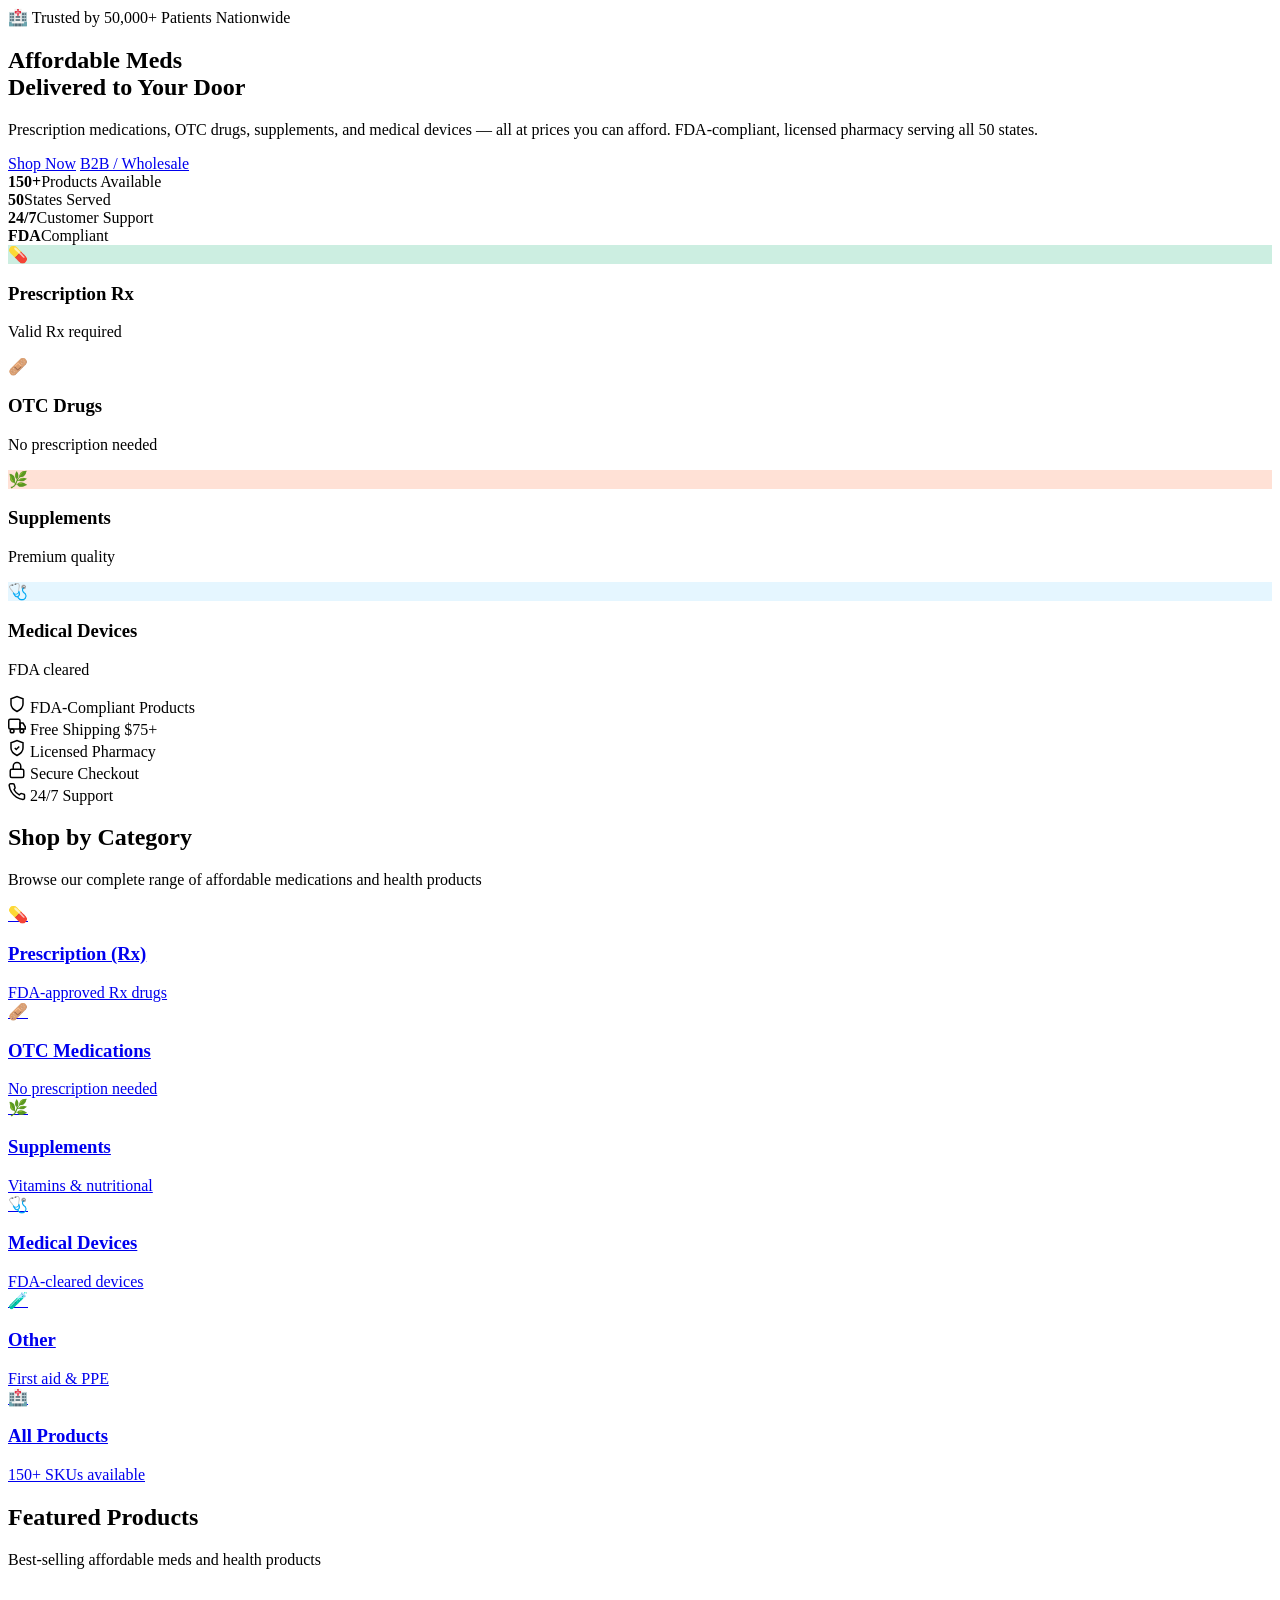
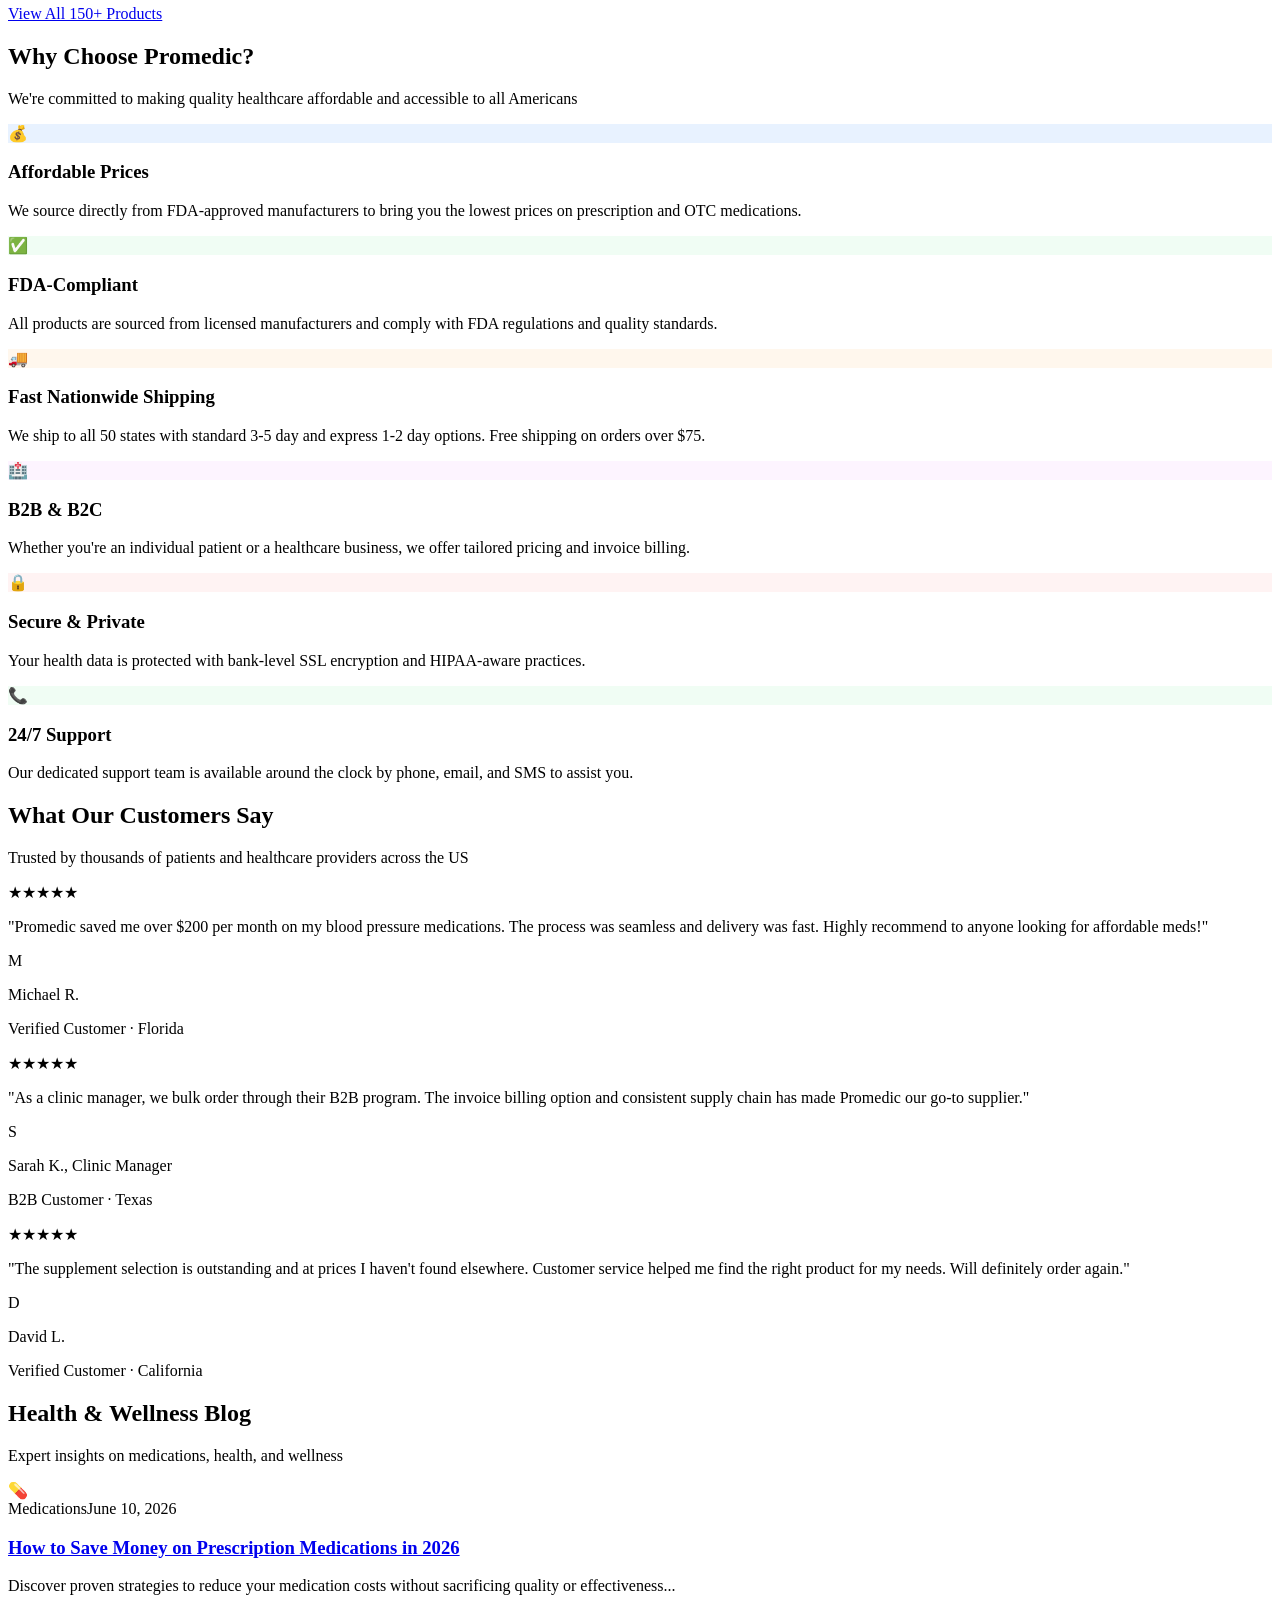
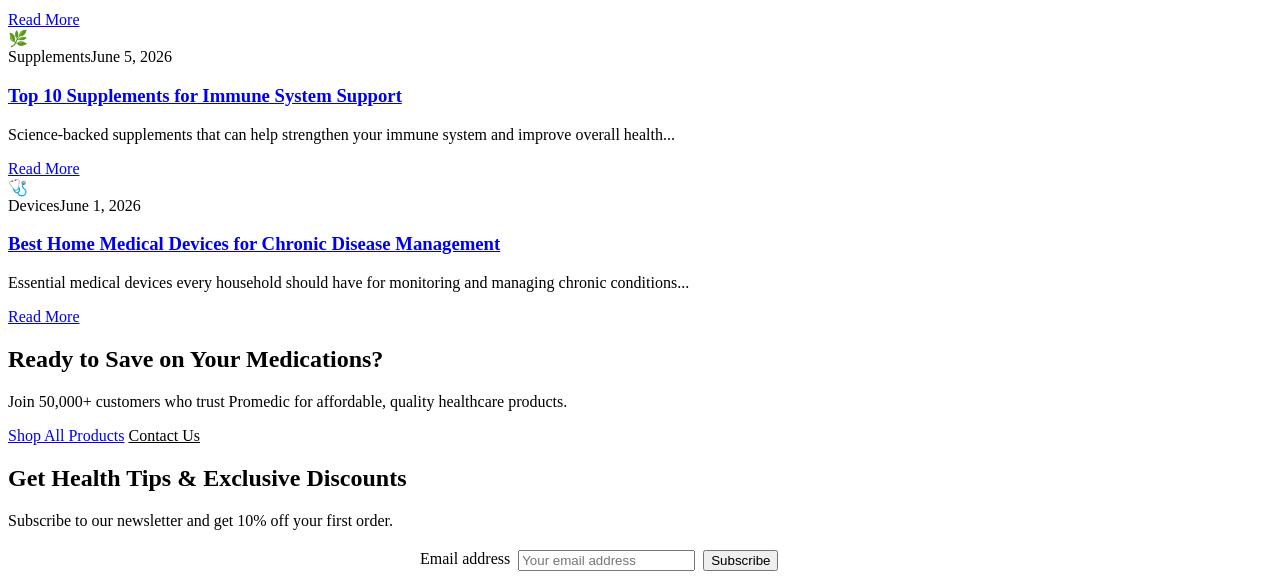
==== index.html @ 3134a938 "Add index.html" ====
<!DOCTYPE html>
<html lang="en">
<head>
  <meta charset="UTF-8">
  <meta name="viewport" content="width=device-width, initial-scale=1.0">
  <title>Promedic - Affordable Meds & Medical Supplies | All 50 States</title>
  <meta name="description" content="Promedic offers affordable meds, prescription medications, OTC drugs, supplements, and medical devices. FDA-compliant. Free shipping on orders $75+. Serving all 50 US states.">
  <meta name="keywords" content="affordable meds, buy medications online, prescription drugs online, OTC medications, supplements, medical devices, Promedic">
  <meta property="og:title" content="Promedic - Affordable Meds & Medical Supplies">
  <meta property="og:description" content="Your trusted source for affordable medications and medical supplies, serving all 50 states.">
  <meta property="og:type" content="website">
  <meta name="robots" content="index, follow">
  <link rel="canonical" href="https://promedic.us/">
  <link rel="preconnect" href="https://fonts.googleapis.com">
  <link href="https://fonts.googleapis.com/css2?family=Inter:wght@400;500;600;700;800&display=swap" rel="stylesheet">
  <link rel="stylesheet" href="css/style.css">
  <!-- Structured Data -->
  <script type="application/ld+json">
  {
    "@context": "https://schema.org",
    "@type": "Pharmacy",
    "name": "Promedic",
    "legalName": "Promedic",
    "url": "https://promedic.us",
    "telephone": "+13052020900",
    "email": "rxxx3369@gmail.com",
    "description": "Affordable meds, prescription medications, OTC drugs, supplements, and medical devices. Serving all 50 US states.",
    "areaServed": {"@type": "Country", "name": "United States"},
    "priceRange": "$$",
    "openingHours": "Mo-Su 00:00-24:00"
  }
  </script>
</head>
<body>
  <div id="header-placeholder"></div>
  <div id="cart-placeholder"></div>

  <!-- HERO -->
  <main id="main-content">
  <section class="hero" aria-label="Hero section">
    <div class="container">
      <div class="hero-grid">
        <div class="hero-content">
          <div class="hero-eyebrow">
            <span>🏥</span> Trusted by 50,000+ Patients Nationwide
          </div>
          <h1>Affordable Meds<br>Delivered to <span class="highlight">Your Door</span></h1>
          <p class="hero-desc">Prescription medications, OTC drugs, supplements, and medical devices — all at prices you can afford. FDA-compliant, licensed pharmacy serving all 50 states.</p>
          <div class="hero-actions">
            <a class='btn btn-secondary btn-lg' href='/products'>Shop Now</a>
            <a class='btn btn-outline-white btn-lg' href='/contact#b2b'>B2B / Wholesale</a>
          </div>
          <div class="hero-stats">
            <div class="hero-stat"><strong>150+</strong><span>Products Available</span></div>
            <div class="hero-stat"><strong>50</strong><span>States Served</span></div>
            <div class="hero-stat"><strong>24/7</strong><span>Customer Support</span></div>
            <div class="hero-stat"><strong>FDA</strong><span>Compliant</span></div>
          </div>
        </div>
        <div class="hero-visual" aria-hidden="true">
          <div class="hero-card"><div class="hero-card-icon" style="background:rgba(0,168,107,0.2)">💊</div><h3>Prescription Rx</h3><p>Valid Rx required</p></div>
          <div class="hero-card"><div class="hero-card-icon" style="background:rgba(255,255,255,0.15)">🩹</div><h3>OTC Drugs</h3><p>No prescription needed</p></div>
          <div class="hero-card"><div class="hero-card-icon" style="background:rgba(255,107,53,0.2)">🌿</div><h3>Supplements</h3><p>Premium quality</p></div>
          <div class="hero-card"><div class="hero-card-icon" style="background:rgba(125,211,252,0.2)">🩺</div><h3>Medical Devices</h3><p>FDA cleared</p></div>
        </div>
      </div>
    </div>
  </section>

  <!-- TRUST BAR -->
  <div class="trust-bar" role="complementary" aria-label="Trust indicators">
    <div class="container">
      <div class="trust-item"><svg width="18" height="18" fill="none" stroke="currentColor" stroke-width="2" viewBox="0 0 24 24"><path d="M12 22s8-4 8-10V5l-8-3-8 3v7c0 6 8 10 8 10z"/></svg> FDA-Compliant Products</div>
      <div class="trust-item"><svg width="18" height="18" fill="none" stroke="currentColor" stroke-width="2" viewBox="0 0 24 24"><rect x="1" y="3" width="15" height="13" rx="2"/><path d="M16 8h4l3 5v3h-7V8z"/><circle cx="5.5" cy="18.5" r="2.5"/><circle cx="18.5" cy="18.5" r="2.5"/></svg> Free Shipping $75+</div>
      <div class="trust-item"><svg width="18" height="18" fill="none" stroke="currentColor" stroke-width="2" viewBox="0 0 24 24"><path d="M12 22s8-4 8-10V5l-8-3-8 3v7c0 6 8 10 8 10z"/><polyline points="9 12 11 14 15 10"/></svg> Licensed Pharmacy</div>
      <div class="trust-item"><svg width="18" height="18" fill="none" stroke="currentColor" stroke-width="2" viewBox="0 0 24 24"><rect x="3" y="11" width="18" height="11" rx="2" ry="2"/><path d="M7 11V7a5 5 0 0 1 10 0v4"/></svg> Secure Checkout</div>
      <div class="trust-item"><svg width="18" height="18" fill="none" stroke="currentColor" stroke-width="2" viewBox="0 0 24 24"><path d="M22 16.92v3a2 2 0 0 1-2.18 2 19.79 19.79 0 0 1-8.63-3.07A19.5 19.5 0 0 1 4.69 12 19.79 19.79 0 0 1 1.61 3.18 2 2 0 0 1 3.58 1h3a2 2 0 0 1 2 1.72 12.84 12.84 0 0 0 .7 2.81 2 2 0 0 1-.45 2.11L8.09 9a16 16 0 0 0 6.91 6.91l1.27-1.27a2 2 0 0 1 2.11-.45 12.84 12.84 0 0 0 2.81.7A2 2 0 0 1 22 16.92z"/></svg> 24/7 Support</div>
    </div>
  </div>

  <!-- CATEGORIES -->
  <section class="section" aria-labelledby="categories-title">
    <div class="container">
      <div class="text-center">
        <h2 class="section-title" id="categories-title">Shop by Category</h2>
        <p class="section-subtitle">Browse our complete range of affordable medications and health products</p>
      </div>
      <nav class="category-grid" aria-label="Product categories">
        <a class='category-card' href='/products?cat=rx'>
          <div class="category-icon" aria-hidden="true">💊</div>
          <h3>Prescription (Rx)</h3>
          <span>FDA-approved Rx drugs</span>
        </a>
        <a class='category-card' href='/products?cat=otc'>
          <div class="category-icon" aria-hidden="true">🩹</div>
          <h3>OTC Medications</h3>
          <span>No prescription needed</span>
        </a>
        <a class='category-card' href='/products?cat=supplement'>
          <div class="category-icon" aria-hidden="true">🌿</div>
          <h3>Supplements</h3>
          <span>Vitamins & nutritional</span>
        </a>
        <a class='category-card' href='/products?cat=device'>
          <div class="category-icon" aria-hidden="true">🩺</div>
          <h3>Medical Devices</h3>
          <span>FDA-cleared devices</span>
        </a>
        <a class='category-card' href='/products?cat=other'>
          <div class="category-icon" aria-hidden="true">🧪</div>
          <h3>Other</h3>
          <span>First aid & PPE</span>
        </a>
        <a class='category-card' href='/products' style='border-color:var(--primary);background:var(--primary-light)'>
          <div class="category-icon" aria-hidden="true">🏥</div>
          <h3>All Products</h3>
          <span>150+ SKUs available</span>
        </a>
      </nav>
    </div>
  </section>

  <!-- FEATURED PRODUCTS -->
  <section class="section" style="background:var(--gray-50)" aria-labelledby="featured-title">
    <div class="container">
      <div class="text-center">
        <h2 class="section-title" id="featured-title">Featured Products</h2>
        <p class="section-subtitle">Best-selling affordable meds and health products</p>
      </div>
      <div class="products-grid" id="featured-products" aria-label="Featured products"></div>
      <div class="text-center" style="margin-top:36px">
        <a class='btn btn-primary btn-lg' href='/products'>View All 150+ Products</a>
      </div>
    </div>
  </section>

  <!-- WHY CHOOSE US -->
  <section class="section" aria-labelledby="why-title">
    <div class="container">
      <div class="text-center">
        <h2 class="section-title" id="why-title">Why Choose Promedic?</h2>
        <p class="section-subtitle">We're committed to making quality healthcare affordable and accessible to all Americans</p>
      </div>
      <div class="why-grid">
        <div class="why-card">
          <div class="why-icon" style="background:#e8f2ff">💰</div>
          <h3>Affordable Prices</h3>
          <p>We source directly from FDA-approved manufacturers to bring you the lowest prices on prescription and OTC medications.</p>
        </div>
        <div class="why-card">
          <div class="why-icon" style="background:#f0fdf4">✅</div>
          <h3>FDA-Compliant</h3>
          <p>All products are sourced from licensed manufacturers and comply with FDA regulations and quality standards.</p>
        </div>
        <div class="why-card">
          <div class="why-icon" style="background:#fff7ed">🚚</div>
          <h3>Fast Nationwide Shipping</h3>
          <p>We ship to all 50 states with standard 3-5 day and express 1-2 day options. Free shipping on orders over $75.</p>
        </div>
        <div class="why-card">
          <div class="why-icon" style="background:#fdf4ff">🏥</div>
          <h3>B2B & B2C</h3>
          <p>Whether you're an individual patient or a healthcare business, we offer tailored pricing and invoice billing.</p>
        </div>
        <div class="why-card">
          <div class="why-icon" style="background:#fff3f3">🔒</div>
          <h3>Secure & Private</h3>
          <p>Your health data is protected with bank-level SSL encryption and HIPAA-aware practices.</p>
        </div>
        <div class="why-card">
          <div class="why-icon" style="background:#f0fdf4">📞</div>
          <h3>24/7 Support</h3>
          <p>Our dedicated support team is available around the clock by phone, email, and SMS to assist you.</p>
        </div>
      </div>
    </div>
  </section>

  <!-- TESTIMONIALS -->
  <section class="section testimonials-bg" aria-labelledby="testimonials-title">
    <div class="container">
      <div class="text-center">
        <h2 class="section-title" id="testimonials-title">What Our Customers Say</h2>
        <p class="section-subtitle">Trusted by thousands of patients and healthcare providers across the US</p>
      </div>
      <div class="testimonials-grid">
        <article class="testimonial-card" itemscope itemtype="https://schema.org/Review">
          <div class="testimonial-stars" aria-label="5 out of 5 stars">&#9733;&#9733;&#9733;&#9733;&#9733;</div>
          <p class="testimonial-text" itemprop="reviewBody">"Promedic saved me over $200 per month on my blood pressure medications. The process was seamless and delivery was fast. Highly recommend to anyone looking for affordable meds!"</p>
          <div class="testimonial-author">
            <div class="testimonial-avatar" aria-hidden="true">M</div>
            <div><p class="testimonial-name" itemprop="author">Michael R.</p><p class="testimonial-meta">Verified Customer · Florida</p></div>
          </div>
        </article>
        <article class="testimonial-card" itemscope itemtype="https://schema.org/Review">
          <div class="testimonial-stars" aria-label="5 out of 5 stars">&#9733;&#9733;&#9733;&#9733;&#9733;</div>
          <p class="testimonial-text" itemprop="reviewBody">"As a clinic manager, we bulk order through their B2B program. The invoice billing option and consistent supply chain has made Promedic our go-to supplier."</p>
          <div class="testimonial-author">
            <div class="testimonial-avatar" aria-hidden="true">S</div>
            <div><p class="testimonial-name" itemprop="author">Sarah K., Clinic Manager</p><p class="testimonial-meta">B2B Customer · Texas</p></div>
          </div>
        </article>
        <article class="testimonial-card" itemscope itemtype="https://schema.org/Review">
          <div class="testimonial-stars" aria-label="5 out of 5 stars">&#9733;&#9733;&#9733;&#9733;&#9733;</div>
          <p class="testimonial-text" itemprop="reviewBody">"The supplement selection is outstanding and at prices I haven't found elsewhere. Customer service helped me find the right product for my needs. Will definitely order again."</p>
          <div class="testimonial-author">
            <div class="testimonial-avatar" aria-hidden="true">D</div>
            <div><p class="testimonial-name" itemprop="author">David L.</p><p class="testimonial-meta">Verified Customer · California</p></div>
          </div>
        </article>
      </div>
    </div>
  </section>

  <!-- BLOG PREVIEW -->
  <section class="section" aria-labelledby="blog-preview-title">
    <div class="container">
      <div class="text-center">
        <h2 class="section-title" id="blog-preview-title">Health & Wellness Blog</h2>
        <p class="section-subtitle">Expert insights on medications, health, and wellness</p>
      </div>
      <div class="blog-grid">
        <article class="blog-card">
          <div class="blog-image" aria-hidden="true">💊</div>
          <div class="blog-body">
            <div class="blog-meta"><span class="blog-tag">Medications</span><span>June 10, 2026</span></div>
            <h3 class="blog-title"><a href='/blog-post'>How to Save Money on Prescription Medications in 2026</a></h3>
            <p class="blog-excerpt">Discover proven strategies to reduce your medication costs without sacrificing quality or effectiveness...</p>
          </div>
          <div class="blog-footer"><a class='btn btn-outline btn-sm' href='/blog-post'>Read More</a></div>
        </article>
        <article class="blog-card">
          <div class="blog-image" aria-hidden="true">🌿</div>
          <div class="blog-body">
            <div class="blog-meta"><span class="blog-tag">Supplements</span><span>June 5, 2026</span></div>
            <h3 class="blog-title"><a href='/blog'>Top 10 Supplements for Immune System Support</a></h3>
            <p class="blog-excerpt">Science-backed supplements that can help strengthen your immune system and improve overall health...</p>
          </div>
          <div class="blog-footer"><a class='btn btn-outline btn-sm' href='/blog'>Read More</a></div>
        </article>
        <article class="blog-card">
          <div class="blog-image" aria-hidden="true">🩺</div>
          <div class="blog-body">
            <div class="blog-meta"><span class="blog-tag">Devices</span><span>June 1, 2026</span></div>
            <h3 class="blog-title"><a href='/blog'>Best Home Medical Devices for Chronic Disease Management</a></h3>
            <p class="blog-excerpt">Essential medical devices every household should have for monitoring and managing chronic conditions...</p>
          </div>
          <div class="blog-footer"><a class='btn btn-outline btn-sm' href='/blog'>Read More</a></div>
        </article>
      </div>
    </div>
  </section>

  <!-- CTA BANNER -->
  <section class="cta-banner" aria-labelledby="cta-title">
    <div class="container">
      <h2 id="cta-title">Ready to Save on Your Medications?</h2>
      <p>Join 50,000+ customers who trust Promedic for affordable, quality healthcare products.</p>
      <div class="cta-actions">
        <a class='btn btn-outline-white btn-lg' href='/products'>Shop All Products</a>
        <a class='btn btn-lg' href='/contact' style='background:white;color:var(--secondary)'>Contact Us</a>
      </div>
    </div>
  </section>

  <!-- NEWSLETTER -->
  <section class="section-sm" style="background:var(--primary-light)" aria-labelledby="newsletter-title">
    <div class="container text-center">
      <h2 class="section-title" id="newsletter-title" style="font-size:1.5rem">Get Health Tips & Exclusive Discounts</h2>
      <p style="color:var(--gray-500);margin-bottom:20px">Subscribe to our newsletter and get 10% off your first order.</p>
      <form class="newsletter-form" style="display:flex;gap:8px;max-width:440px;margin:0 auto" aria-label="Newsletter signup">
        <label for="newsletter-email" class="visually-hidden">Email address</label>
        <input type="email" id="newsletter-email" placeholder="Your email address" class="form-control" required aria-required="true">
        <button type="submit" class="btn btn-primary" style="white-space:nowrap">Subscribe</button>
      </form>
    </div>
  </section>
  </main>

  <div id="footer-placeholder"></div>

  <script src="js/products-data.js"></script>
  <script src="js/layout.js"></script>
  <script src="js/main.js"></script>
  <script>
    document.addEventListener('DOMContentLoaded', () => {
      // Show 8 featured products
      const featured = PROMEDIC_PRODUCTS.filter(p => [1,26,51,76,2,52,77,31].includes(p.id));
      document.getElementById('featured-products').innerHTML = featured.map(renderProductCard).join('');
    });
  </script>
</body>
</html>
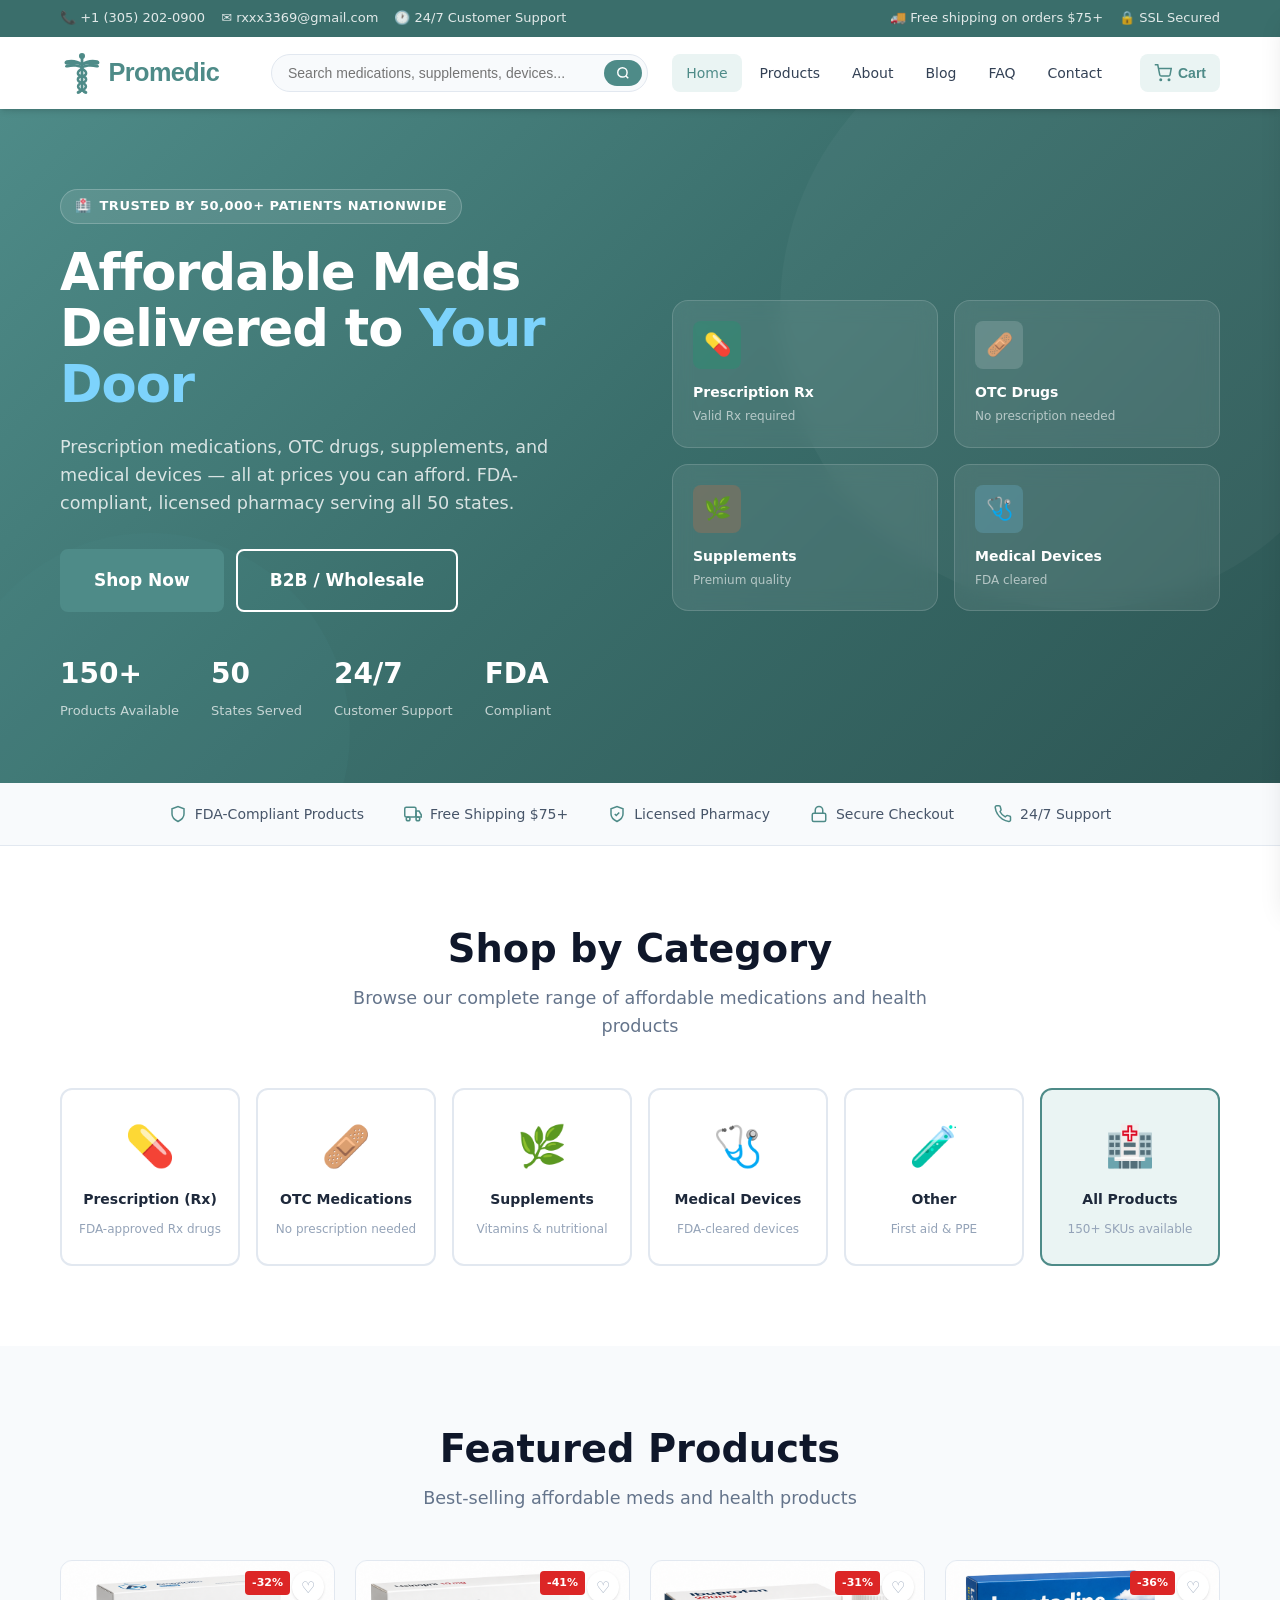
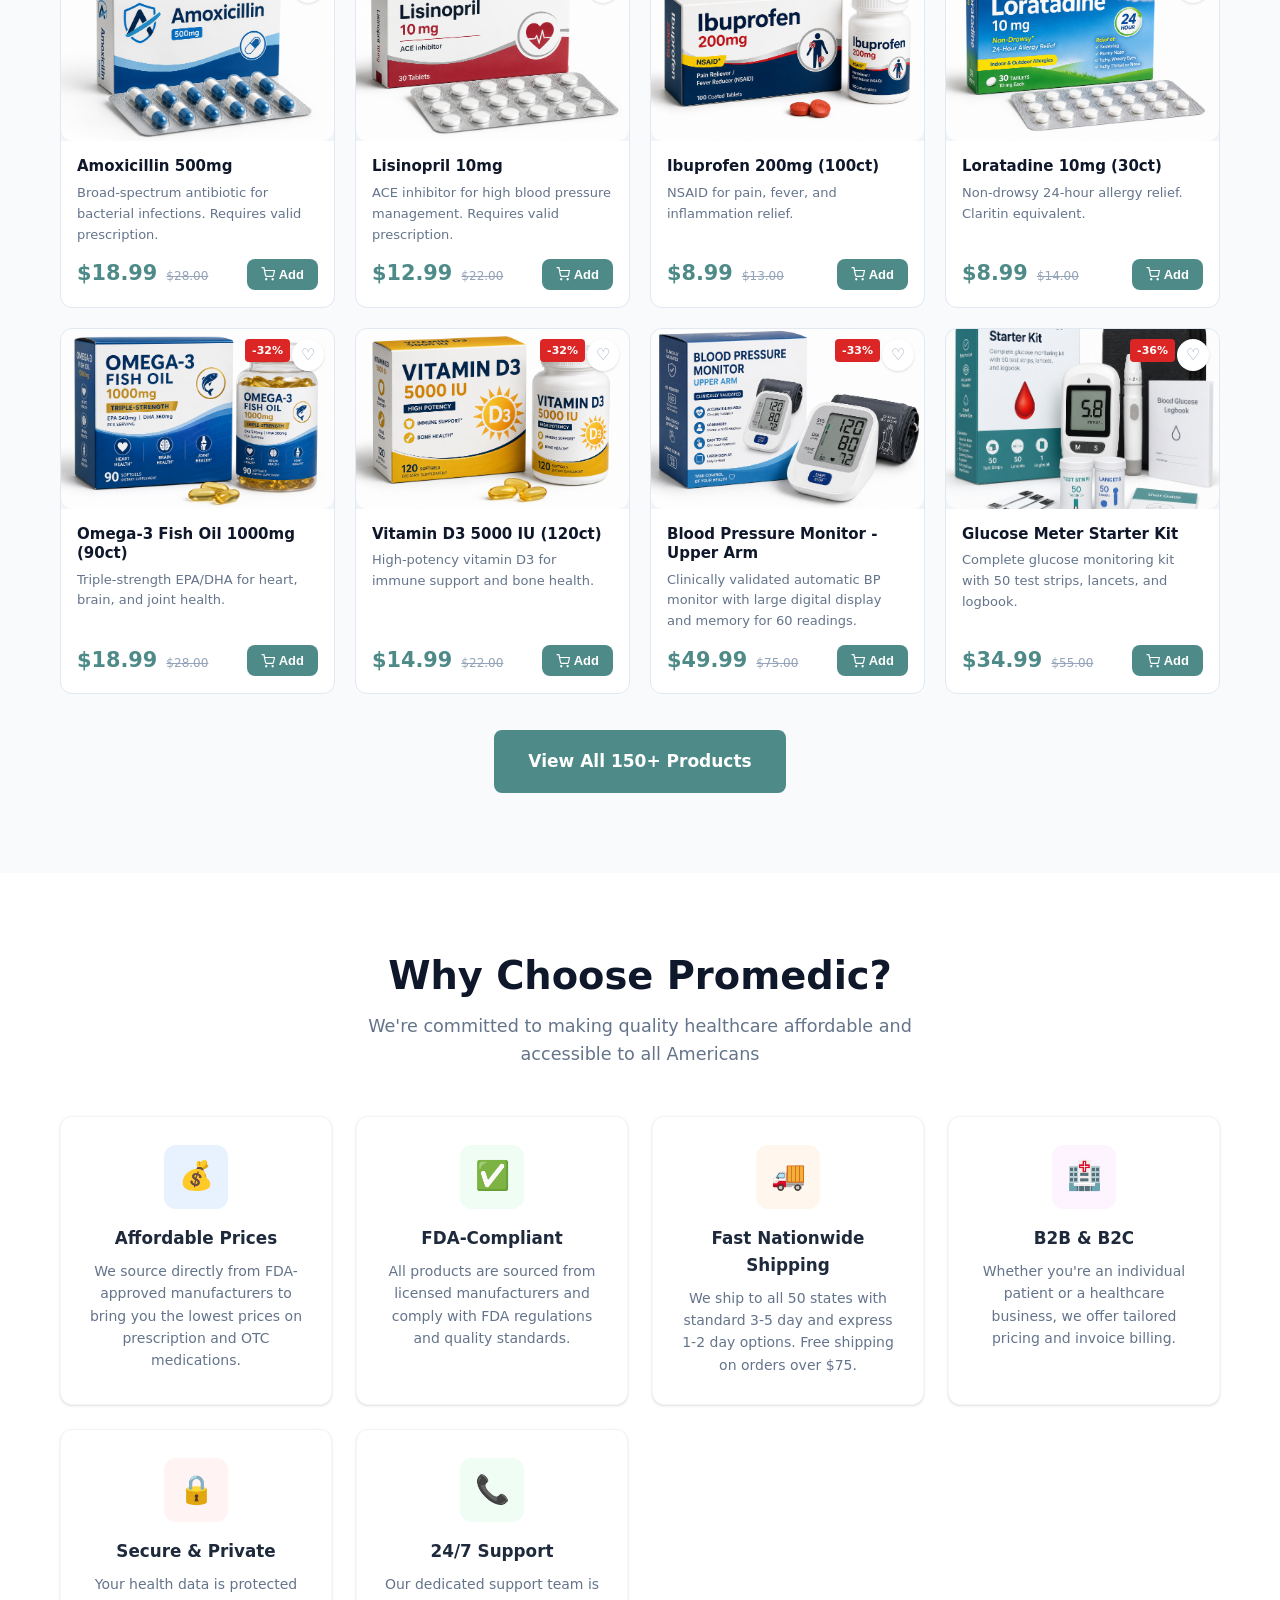
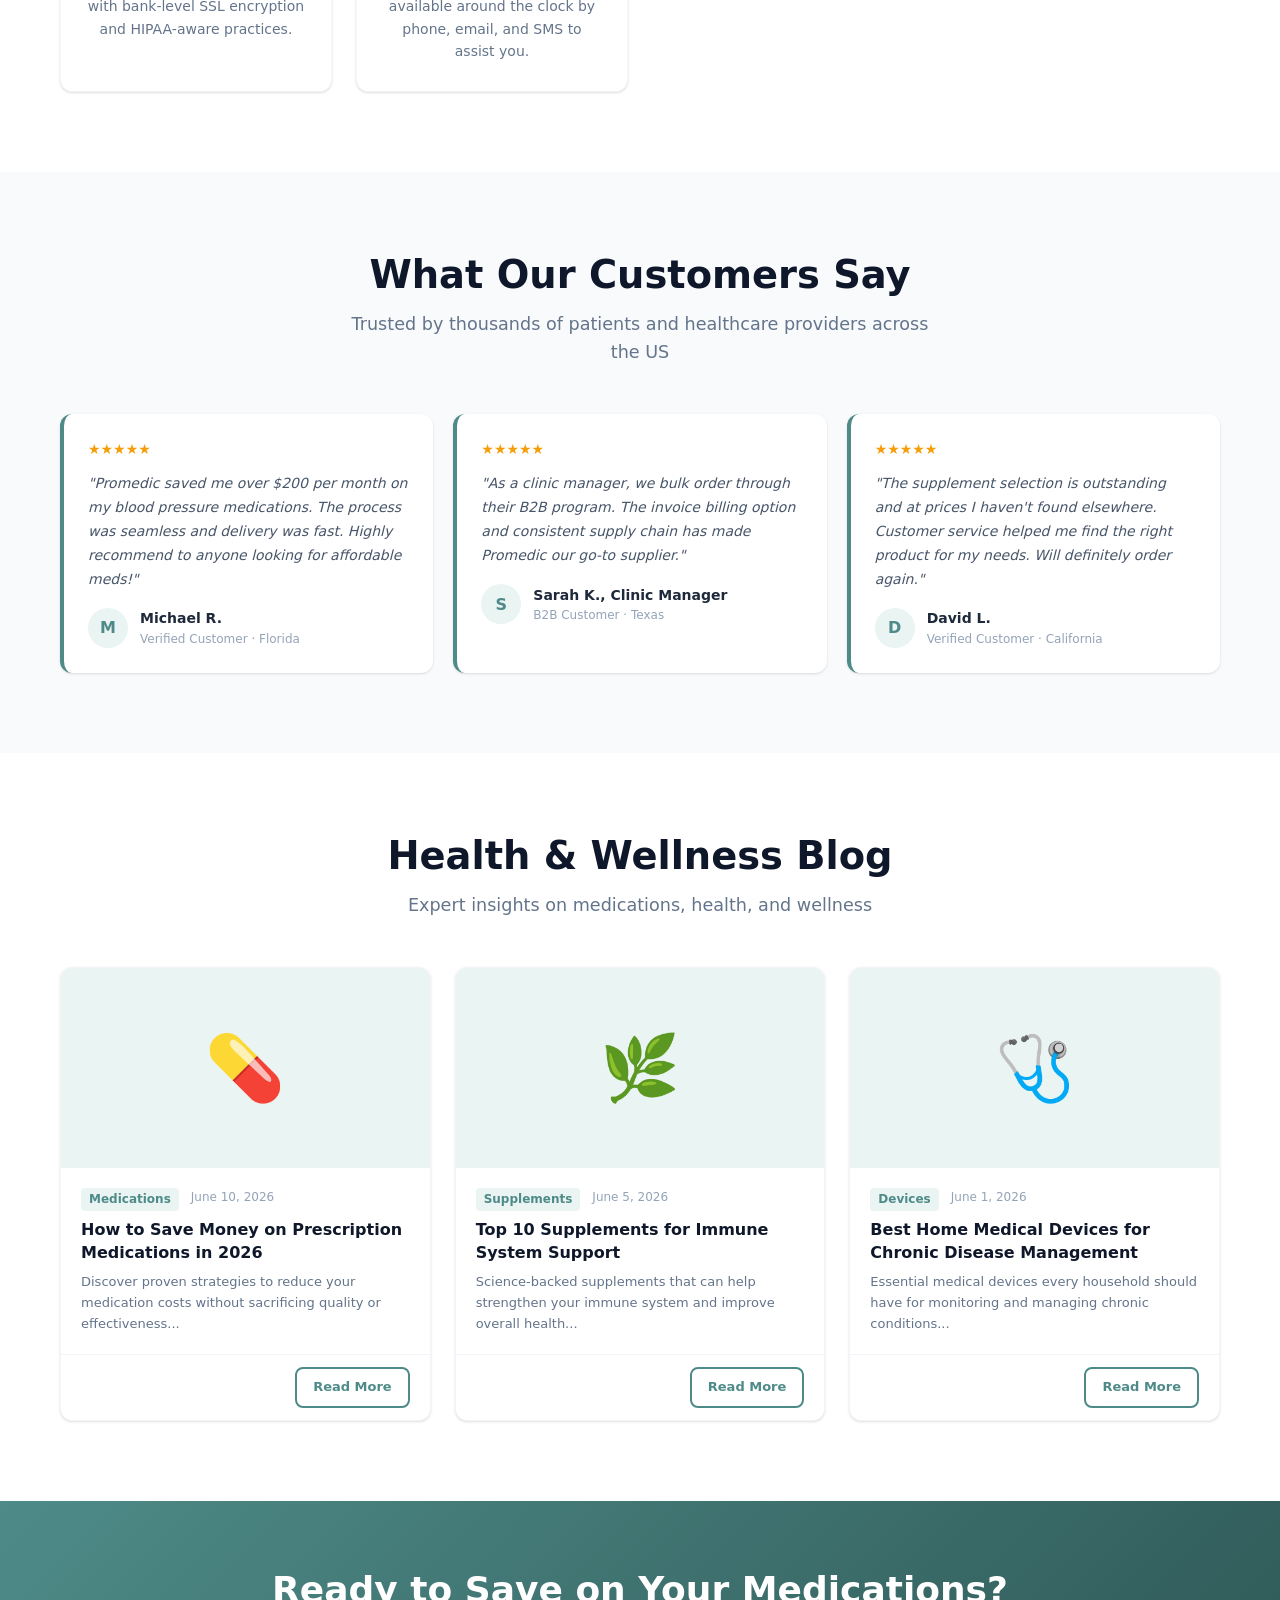
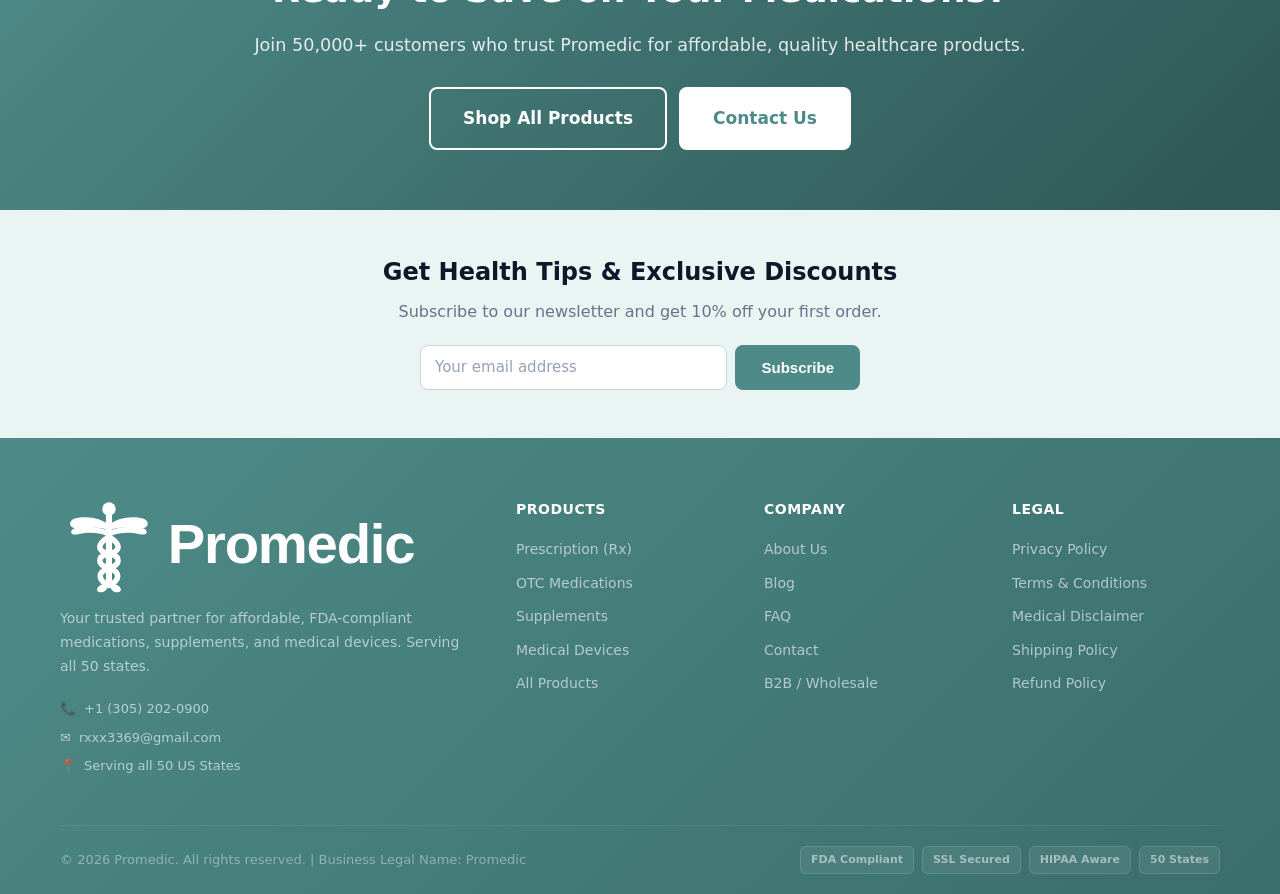
==== commit b2ad92de: "Update email address in index.html" ====
--- a/index.html
+++ b/index.html
@@ -23,7 +23,7 @@
     "legalName": "Promedic",
     "url": "https://promedic.us",
     "telephone": "+13052020900",
-    "email": "rxxx3369@gmail.com",
+    "email": "promedic.rx@gmail.com",
     "description": "Affordable meds, prescription medications, OTC drugs, supplements, and medical devices. Serving all 50 US states.",
     "areaServed": {"@type": "Country", "name": "United States"},
     "priceRange": "$$",
--- a/css/style.css
+++ b/css/style.css
@@ -0,0 +1,536 @@
+/* ============================================
+   Promedic - Main Stylesheet
+   AI-agent friendly, accessible, semantic CSS
+   ============================================ */
+
+:root {
+  --primary: #4E8B88;
+  --primary-dark: #3a6e6b;
+  --primary-light: #eaf4f3;
+  --secondary: #4E8B88;
+  --secondary-dark: #3a6e6b;
+  --accent: #FF6B35;
+  --white: #ffffff;
+  --gray-50: #f8fafc;
+  --gray-100: #f1f5f9;
+  --gray-200: #e2e8f0;
+  --gray-300: #cbd5e1;
+  --gray-400: #94a3b8;
+  --gray-500: #64748b;
+  --gray-600: #475569;
+  --gray-700: #334155;
+  --gray-800: #1e293b;
+  --gray-900: #0f172a;
+  --red: #dc2626;
+  --font-sans: 'Inter', system-ui, -apple-system, BlinkMacSystemFont, 'Segoe UI', sans-serif;
+  --shadow-sm: 0 1px 2px 0 rgb(0 0 0 / 0.05);
+  --shadow: 0 1px 3px 0 rgb(0 0 0 / 0.1), 0 1px 2px -1px rgb(0 0 0 / 0.1);
+  --shadow-md: 0 4px 6px -1px rgb(0 0 0 / 0.1), 0 2px 4px -2px rgb(0 0 0 / 0.1);
+  --shadow-lg: 0 10px 15px -3px rgb(0 0 0 / 0.1), 0 4px 6px -4px rgb(0 0 0 / 0.1);
+  --shadow-xl: 0 20px 25px -5px rgb(0 0 0 / 0.1), 0 8px 10px -6px rgb(0 0 0 / 0.1);
+  --radius: 8px;
+  --radius-lg: 12px;
+  --radius-xl: 16px;
+}
+
+* { box-sizing: border-box; margin: 0; padding: 0; }
+
+html { scroll-behavior: smooth; }
+
+body {
+  font-family: var(--font-sans);
+  color: var(--gray-800);
+  background: var(--white);
+  line-height: 1.6;
+  font-size: 16px;
+}
+
+a { color: var(--primary); text-decoration: none; transition: color 0.2s; }
+a:hover { color: var(--primary-dark); }
+a:focus-visible { outline: 3px solid var(--primary); outline-offset: 2px; border-radius: 2px; }
+
+img { max-width: 100%; height: auto; display: block; }
+
+ul { list-style: none; }
+
+/* ============ UTILITIES ============ */
+.container { max-width: 1200px; margin: 0 auto; padding: 0 20px; }
+.container-wide { max-width: 1400px; margin: 0 auto; padding: 0 20px; }
+.section { padding: 80px 0; }
+.section-sm { padding: 48px 0; }
+.text-center { text-align: center; }
+.text-primary { color: var(--primary); }
+.text-secondary { color: var(--secondary); }
+.text-muted { color: var(--gray-500); }
+.font-bold { font-weight: 700; }
+.visually-hidden { position: absolute; width: 1px; height: 1px; overflow: hidden; clip: rect(0,0,0,0); }
+
+.badge {
+  display: inline-flex; align-items: center; gap: 4px;
+  padding: 3px 10px; border-radius: 999px; font-size: 12px; font-weight: 600;
+  text-transform: uppercase; letter-spacing: 0.5px;
+}
+.badge-rx { background: #fff3f3; color: var(--red); }
+.badge-otc { background: #f0fdf4; color: var(--secondary-dark); }
+.badge-supplement { background: #fff7ed; color: #c2410c; }
+.badge-device { background: #eff6ff; color: var(--primary); }
+
+/* ============ BUTTONS ============ */
+.btn {
+  display: inline-flex; align-items: center; justify-content: center; gap: 8px;
+  padding: 12px 24px; border-radius: var(--radius); font-size: 15px; font-weight: 600;
+  cursor: pointer; border: 2px solid transparent; transition: all 0.2s; text-decoration: none;
+  min-height: 44px; /* accessibility min touch target */
+}
+.btn:focus-visible { outline: 3px solid var(--primary); outline-offset: 2px; }
+
+.btn-primary { background: var(--primary); color: var(--white); border-color: var(--primary); }
+.btn-primary:hover { background: var(--primary-dark); border-color: var(--primary-dark); color: var(--white); }
+
+.btn-secondary { background: var(--secondary); color: var(--white); border-color: var(--secondary); }
+.btn-secondary:hover { background: var(--secondary-dark); border-color: var(--secondary-dark); color: var(--white); }
+
+.btn-outline { background: transparent; color: var(--primary); border-color: var(--primary); }
+.btn-outline:hover { background: var(--primary); color: var(--white); }
+
+.btn-outline-white { background: transparent; color: var(--white); border-color: var(--white); }
+.btn-outline-white:hover { background: var(--white); color: var(--primary); }
+
+.btn-sm { padding: 8px 16px; font-size: 13px; min-height: 36px; }
+.btn-lg { padding: 16px 32px; font-size: 17px; min-height: 52px; }
+.btn-full { width: 100%; }
+
+/* ============ SECTION TITLES ============ */
+.section-title {
+  font-size: clamp(1.75rem, 3vw, 2.5rem);
+  font-weight: 700; color: var(--gray-900); margin-bottom: 12px; line-height: 1.2;
+}
+.section-subtitle {
+  font-size: 1.1rem; color: var(--gray-500); max-width: 600px;
+  margin: 0 auto 48px;
+}
+
+/* ============ TOP BAR ============ */
+.top-bar {
+  background: var(--primary-dark); color: rgba(255,255,255,0.85);
+  font-size: 13px; padding: 8px 0;
+}
+.top-bar .container { display: flex; justify-content: space-between; align-items: center; flex-wrap: wrap; gap: 8px; }
+.top-bar a { color: rgba(255,255,255,0.85); }
+.top-bar a:hover { color: var(--white); }
+.top-bar-left, .top-bar-right { display: flex; align-items: center; gap: 16px; }
+
+/* ============ HEADER / NAV ============ */
+header {
+  position: sticky; top: 0; z-index: 1000;
+  background: var(--white); box-shadow: var(--shadow-md);
+}
+.nav-wrapper { display: flex; align-items: center; gap: 24px; padding: 14px 0; }
+
+.logo { display: flex; align-items: center; text-decoration: none; flex-shrink: 0; }
+.logo img { height: 44px; width: auto; display: block; }
+
+.nav-search {
+  flex: 1; max-width: 420px; position: relative;
+}
+.nav-search input {
+  width: 100%; padding: 10px 44px 10px 16px; border: 1.5px solid var(--gray-200);
+  border-radius: 999px; font-size: 14px; background: var(--gray-50);
+  transition: border-color 0.2s, box-shadow 0.2s;
+}
+.nav-search input:focus { outline: none; border-color: var(--primary); box-shadow: 0 0 0 3px rgba(78,139,136,0.15); }
+.nav-search button {
+  position: absolute; right: 6px; top: 50%; transform: translateY(-50%);
+  background: var(--primary); border: none; border-radius: 999px; padding: 6px 12px;
+  cursor: pointer; display: flex; align-items: center; color: white;
+}
+
+.main-nav { display: flex; align-items: center; gap: 4px; margin-left: auto; }
+.main-nav a {
+  padding: 8px 14px; border-radius: var(--radius); font-size: 14px; font-weight: 500;
+  color: var(--gray-700); white-space: nowrap; transition: all 0.2s;
+}
+.main-nav a:hover, .main-nav a.active { background: var(--primary-light); color: var(--primary); }
+
+.nav-actions { display: flex; align-items: center; gap: 8px; flex-shrink: 0; }
+.nav-cart-btn {
+  position: relative; background: var(--primary-light); border: none; border-radius: var(--radius);
+  padding: 10px 14px; cursor: pointer; display: flex; align-items: center; gap: 6px;
+  font-size: 14px; font-weight: 600; color: var(--primary); transition: all 0.2s;
+}
+.nav-cart-btn:hover { background: var(--primary); color: white; }
+.cart-count {
+  position: absolute; top: -6px; right: -6px; background: var(--accent);
+  color: white; font-size: 11px; font-weight: 700; min-width: 18px; height: 18px;
+  border-radius: 999px; display: flex; align-items: center; justify-content: center; padding: 0 4px;
+}
+
+.hamburger {
+  display: none; background: none; border: none; cursor: pointer;
+  padding: 8px; border-radius: var(--radius); color: var(--gray-700);
+}
+.hamburger:hover { background: var(--gray-100); }
+
+/* ============ HERO ============ */
+.hero {
+  background: linear-gradient(135deg, #4E8B88 0%, #3a6e6b 50%, #2d5654 100%);
+  color: white; padding: 80px 0 60px; position: relative; overflow: hidden;
+}
+.hero::before {
+  content: ''; position: absolute; top: -100px; right: -100px;
+  width: 600px; height: 600px; background: rgba(255,255,255,0.03);
+  border-radius: 50%;
+}
+.hero::after {
+  content: ''; position: absolute; bottom: -150px; left: -50px;
+  width: 400px; height: 400px; background: rgba(78,139,136,0.12);
+  border-radius: 50%;
+}
+.hero .container { position: relative; z-index: 1; }
+.hero-grid { display: grid; grid-template-columns: 1fr 1fr; gap: 64px; align-items: center; }
+.hero-eyebrow {
+  display: inline-flex; align-items: center; gap: 8px;
+  background: rgba(255,255,255,0.1); border: 1px solid rgba(255,255,255,0.2);
+  border-radius: 999px; padding: 6px 14px; font-size: 13px; font-weight: 600;
+  letter-spacing: 0.5px; text-transform: uppercase; margin-bottom: 20px;
+}
+.hero h1 {
+  font-size: clamp(2rem, 4vw, 3.5rem); font-weight: 800; line-height: 1.1;
+  margin-bottom: 20px; letter-spacing: -1px;
+}
+.hero h1 .highlight { color: #7dd3fc; }
+.hero-desc { font-size: 1.1rem; color: rgba(255,255,255,0.8); margin-bottom: 32px; max-width: 500px; }
+.hero-actions { display: flex; gap: 12px; flex-wrap: wrap; margin-bottom: 40px; }
+.hero-stats { display: flex; gap: 32px; flex-wrap: wrap; }
+.hero-stat strong { display: block; font-size: 1.75rem; font-weight: 800; }
+.hero-stat span { font-size: 13px; color: rgba(255,255,255,0.7); }
+
+.hero-visual {
+  display: grid; grid-template-columns: 1fr 1fr; gap: 16px;
+}
+.hero-card {
+  background: rgba(255,255,255,0.08); backdrop-filter: blur(10px);
+  border: 1px solid rgba(255,255,255,0.15); border-radius: var(--radius-xl);
+  padding: 20px; transition: transform 0.2s;
+}
+.hero-card:hover { transform: translateY(-4px); }
+.hero-card-icon {
+  width: 48px; height: 48px; border-radius: var(--radius); margin-bottom: 12px;
+  display: flex; align-items: center; justify-content: center; font-size: 22px;
+}
+.hero-card h3 { font-size: 14px; font-weight: 600; margin-bottom: 4px; }
+.hero-card p { font-size: 12px; color: rgba(255,255,255,0.6); }
+
+/* ============ TRUST BAR ============ */
+.trust-bar { background: var(--gray-50); border-bottom: 1px solid var(--gray-200); padding: 20px 0; }
+.trust-bar .container { display: flex; justify-content: center; align-items: center; gap: 40px; flex-wrap: wrap; }
+.trust-item { display: flex; align-items: center; gap: 8px; font-size: 14px; font-weight: 500; color: var(--gray-600); }
+.trust-item svg { color: var(--secondary); flex-shrink: 0; }
+
+/* ============ CATEGORY CARDS ============ */
+.category-grid { display: grid; grid-template-columns: repeat(auto-fit, minmax(160px, 1fr)); gap: 16px; }
+.category-card {
+  background: var(--white); border: 2px solid var(--gray-200); border-radius: var(--radius-lg);
+  padding: 24px 16px; text-align: center; cursor: pointer; transition: all 0.2s; text-decoration: none; color: var(--gray-800);
+}
+.category-card:hover { border-color: var(--primary); transform: translateY(-4px); box-shadow: var(--shadow-lg); color: var(--primary); }
+.category-card.active { border-color: var(--primary); background: var(--primary-light); color: var(--primary); }
+.category-icon { font-size: 2.5rem; margin-bottom: 10px; }
+.category-card h3 { font-size: 14px; font-weight: 700; margin-bottom: 4px; }
+.category-card span { font-size: 12px; color: var(--gray-400); }
+
+/* ============ PRODUCT CARDS ============ */
+.products-grid { display: grid; grid-template-columns: repeat(auto-fill, minmax(240px, 1fr)); gap: 20px; }
+
+.product-card {
+  background: var(--white); border: 1.5px solid var(--gray-200); border-radius: var(--radius-lg);
+  overflow: hidden; transition: all 0.2s; display: flex; flex-direction: column;
+}
+.product-card:hover { border-color: var(--primary); box-shadow: var(--shadow-lg); transform: translateY(-4px); }
+
+.product-image {
+  background: var(--gray-100); height: 180px; display: flex; align-items: center;
+  justify-content: center; font-size: 3.5rem; position: relative;
+}
+.product-badge { position: absolute; top: 10px; left: 10px; }
+.product-wishlist {
+  position: absolute; top: 10px; right: 10px; background: white; border: none;
+  border-radius: 50%; width: 32px; height: 32px; display: flex; align-items: center;
+  justify-content: center; cursor: pointer; box-shadow: var(--shadow); transition: all 0.2s;
+  color: var(--gray-400); font-size: 16px;
+}
+.product-wishlist:hover { color: var(--red); background: #fff0f0; }
+
+.product-body { padding: 16px; flex: 1; display: flex; flex-direction: column; }
+.product-category { font-size: 11px; font-weight: 600; color: var(--gray-400); text-transform: uppercase; letter-spacing: 0.5px; margin-bottom: 6px; }
+.product-name { font-size: 15px; font-weight: 700; color: var(--gray-900); margin-bottom: 6px; line-height: 1.3; }
+.product-desc { font-size: 13px; color: var(--gray-500); margin-bottom: 12px; flex: 1; }
+.product-footer { display: flex; align-items: center; justify-content: space-between; gap: 8px; margin-top: auto; }
+.product-price { font-size: 1.3rem; font-weight: 800; color: var(--primary); }
+.product-price-orig { font-size: 12px; color: var(--gray-400); text-decoration: line-through; margin-left: 4px; }
+.add-to-cart {
+  background: var(--primary); color: white; border: none; border-radius: var(--radius);
+  padding: 8px 14px; font-size: 13px; font-weight: 600; cursor: pointer; transition: all 0.2s;
+  display: flex; align-items: center; gap: 4px; white-space: nowrap;
+}
+.add-to-cart:hover { background: var(--primary-dark); }
+.add-to-cart:focus-visible { outline: 3px solid var(--primary); outline-offset: 2px; }
+
+/* ============ WHY CHOOSE US ============ */
+.why-grid { display: grid; grid-template-columns: repeat(auto-fit, minmax(260px, 1fr)); gap: 24px; }
+.why-card {
+  background: var(--white); border: 1.5px solid var(--gray-100); border-radius: var(--radius-lg);
+  padding: 28px 24px; text-align: center; box-shadow: var(--shadow);
+}
+.why-icon {
+  width: 64px; height: 64px; border-radius: var(--radius-lg); margin: 0 auto 16px;
+  display: flex; align-items: center; justify-content: center; font-size: 28px;
+}
+.why-card h3 { font-size: 1.05rem; font-weight: 700; margin-bottom: 8px; }
+.why-card p { font-size: 14px; color: var(--gray-500); line-height: 1.6; }
+
+/* ============ TESTIMONIALS ============ */
+.testimonials-bg { background: var(--gray-50); }
+.testimonials-grid { display: grid; grid-template-columns: repeat(auto-fit, minmax(300px, 1fr)); gap: 20px; }
+.testimonial-card {
+  background: white; border-radius: var(--radius-lg); padding: 24px; box-shadow: var(--shadow);
+  border-left: 4px solid var(--primary);
+}
+.testimonial-stars { color: #f59e0b; font-size: 14px; margin-bottom: 12px; }
+.testimonial-text { font-size: 14px; color: var(--gray-600); line-height: 1.7; margin-bottom: 16px; font-style: italic; }
+.testimonial-author { display: flex; align-items: center; gap: 12px; }
+.testimonial-avatar {
+  width: 40px; height: 40px; border-radius: 50%; background: var(--primary-light);
+  display: flex; align-items: center; justify-content: center; font-size: 16px; font-weight: 700; color: var(--primary);
+}
+.testimonial-name { font-size: 14px; font-weight: 700; }
+.testimonial-meta { font-size: 12px; color: var(--gray-400); }
+
+/* ============ CTA BANNER ============ */
+.cta-banner {
+  background: linear-gradient(135deg, #4E8B88 0%, #2d5654 100%);
+  color: white; padding: 60px 0; text-align: center;
+}
+.cta-banner h2 { font-size: clamp(1.5rem, 3vw, 2.25rem); font-weight: 800; margin-bottom: 12px; }
+.cta-banner p { font-size: 1.1rem; color: rgba(255,255,255,0.85); margin-bottom: 28px; }
+.cta-actions { display: flex; gap: 12px; justify-content: center; flex-wrap: wrap; }
+
+/* ============ BLOG ============ */
+.blog-grid { display: grid; grid-template-columns: repeat(auto-fill, minmax(320px, 1fr)); gap: 24px; }
+.blog-card {
+  background: white; border-radius: var(--radius-lg); overflow: hidden;
+  box-shadow: var(--shadow); transition: all 0.2s; border: 1.5px solid var(--gray-100);
+}
+.blog-card:hover { transform: translateY(-4px); box-shadow: var(--shadow-lg); border-color: var(--primary); }
+.blog-image { height: 200px; background: var(--primary-light); display: flex; align-items: center; justify-content: center; font-size: 4rem; }
+.blog-body { padding: 20px; }
+.blog-meta { font-size: 12px; color: var(--gray-400); display: flex; gap: 12px; margin-bottom: 8px; }
+.blog-tag { background: var(--primary-light); color: var(--primary); padding: 2px 8px; border-radius: 4px; font-weight: 600; }
+.blog-title { font-size: 1rem; font-weight: 700; color: var(--gray-900); margin-bottom: 8px; line-height: 1.4; }
+.blog-title a { color: inherit; }
+.blog-title a:hover { color: var(--primary); }
+.blog-excerpt { font-size: 13px; color: var(--gray-500); line-height: 1.6; }
+.blog-footer { padding: 12px 20px; border-top: 1px solid var(--gray-100); display: flex; justify-content: flex-end; }
+
+/* ============ FORMS ============ */
+.form-group { margin-bottom: 20px; }
+.form-label {
+  display: block; font-size: 14px; font-weight: 600; color: var(--gray-700); margin-bottom: 6px;
+}
+.form-control {
+  width: 100%; padding: 11px 14px; border: 1.5px solid var(--gray-300); border-radius: var(--radius);
+  font-size: 15px; color: var(--gray-900); background: var(--white); transition: all 0.2s;
+  font-family: var(--font-sans);
+}
+.form-control:focus { outline: none; border-color: var(--primary); box-shadow: 0 0 0 3px rgba(78,139,136,0.15); }
+.form-control::placeholder { color: var(--gray-400); }
+select.form-control { cursor: pointer; }
+textarea.form-control { min-height: 120px; resize: vertical; }
+
+.form-row { display: grid; grid-template-columns: 1fr 1fr; gap: 16px; }
+.form-hint { font-size: 12px; color: var(--gray-400); margin-top: 4px; }
+
+/* ============ MEDICAL DISCLAIMER BANNER ============ */
+.rx-disclaimer {
+  background: #fff3cd; border: 1px solid #ffc107; border-radius: var(--radius);
+  padding: 12px 16px; font-size: 13px; color: #856404;
+  display: flex; gap: 8px; align-items: flex-start; margin-bottom: 20px;
+}
+
+/* ============ ACCORDION / FAQ ============ */
+.faq-item { border-bottom: 1.5px solid var(--gray-200); }
+.faq-question {
+  width: 100%; text-align: left; background: none; border: none; padding: 20px 0;
+  font-size: 15px; font-weight: 600; color: var(--gray-800); cursor: pointer;
+  display: flex; justify-content: space-between; align-items: center; gap: 16px;
+  transition: color 0.2s;
+}
+.faq-question:hover, .faq-question[aria-expanded="true"] { color: var(--primary); }
+.faq-icon { font-size: 20px; font-weight: 400; flex-shrink: 0; transition: transform 0.2s; }
+.faq-question[aria-expanded="true"] .faq-icon { transform: rotate(45deg); }
+.faq-answer { padding: 0 0 20px; font-size: 14px; color: var(--gray-600); line-height: 1.7; display: none; }
+.faq-answer.open { display: block; }
+
+/* ============ FOOTER ============ */
+footer { background: linear-gradient(135deg, var(--primary) 0%, var(--primary-dark) 100%); color: rgba(255,255,255,0.9); }
+.footer-top { padding: 60px 0 40px; }
+.footer-grid { display: grid; grid-template-columns: 2fr 1fr 1fr 1fr; gap: 40px; }
+.footer-brand p { font-size: 14px; line-height: 1.7; color: rgba(255,255,255,0.6); margin: 12px 0 20px; }
+.footer-logo { display: flex; align-items: center; gap: 8px; }
+.footer-logo .logo-text { color: white; }
+.footer-contact-item { display: flex; align-items: flex-start; gap: 8px; font-size: 13px; color: rgba(255,255,255,0.6); margin-bottom: 8px; }
+.footer-col h4 { color: white; font-size: 14px; font-weight: 700; margin-bottom: 16px; text-transform: uppercase; letter-spacing: 0.5px; }
+.footer-col ul li { margin-bottom: 8px; }
+.footer-col ul a { font-size: 14px; color: rgba(255,255,255,0.6); transition: color 0.2s; }
+.footer-col ul a:hover { color: var(--white); }
+.footer-bottom { border-top: 1px solid rgba(255,255,255,0.08); padding: 20px 0; display: flex; justify-content: space-between; align-items: center; flex-wrap: wrap; gap: 12px; font-size: 13px; color: rgba(255,255,255,0.4); }
+.footer-bottom a { color: rgba(255,255,255,0.4); }
+.footer-bottom a:hover { color: rgba(255,255,255,0.7); }
+.footer-badges { display: flex; gap: 8px; flex-wrap: wrap; }
+.footer-badge {
+  background: rgba(255,255,255,0.07); border: 1px solid rgba(255,255,255,0.12);
+  border-radius: 6px; padding: 4px 10px; font-size: 11px; font-weight: 600;
+  color: rgba(255,255,255,0.5);
+}
+
+/* ============ PAGE HEADER ============ */
+.page-header { background: linear-gradient(135deg, var(--primary) 0%, var(--primary-dark) 100%); color: white; padding: 48px 0; }
+.page-header h1 { font-size: clamp(1.5rem, 3vw, 2.5rem); font-weight: 800; margin-bottom: 8px; }
+.breadcrumb { display: flex; align-items: center; gap: 6px; font-size: 13px; color: rgba(255,255,255,0.7); }
+.breadcrumb a { color: rgba(255,255,255,0.7); }
+.breadcrumb a:hover { color: white; }
+.breadcrumb span { color: rgba(255,255,255,0.4); }
+
+/* ============ PRODUCT DETAIL ============ */
+.product-detail-grid { display: grid; grid-template-columns: 1fr 1fr; gap: 48px; align-items: start; }
+.product-detail-image {
+  background: var(--gray-100); border-radius: var(--radius-xl); height: 400px;
+  display: flex; align-items: center; justify-content: center; font-size: 8rem;
+  border: 2px solid var(--gray-200); position: sticky; top: 100px;
+}
+.product-detail-title { font-size: 1.75rem; font-weight: 800; margin: 12px 0 8px; }
+.product-detail-price { font-size: 2rem; font-weight: 800; color: var(--primary); margin-bottom: 16px; }
+.product-ratings { display: flex; align-items: center; gap: 8px; margin-bottom: 16px; font-size: 14px; }
+.product-detail-desc { font-size: 15px; color: var(--gray-600); line-height: 1.7; margin-bottom: 24px; }
+.quantity-selector { display: flex; align-items: center; gap: 12px; margin-bottom: 20px; }
+.qty-btn { background: var(--gray-100); border: none; border-radius: var(--radius); width: 36px; height: 36px; font-size: 18px; cursor: pointer; display: flex; align-items: center; justify-content: center; transition: all 0.2s; }
+.qty-btn:hover { background: var(--primary-light); color: var(--primary); }
+.qty-input { width: 60px; text-align: center; border: 1.5px solid var(--gray-300); border-radius: var(--radius); padding: 8px; font-size: 15px; font-weight: 600; }
+.detail-actions { display: flex; gap: 12px; flex-wrap: wrap; margin-bottom: 24px; }
+.product-features { background: var(--gray-50); border-radius: var(--radius-lg); padding: 20px; margin-bottom: 24px; }
+.product-features h4 { font-size: 14px; font-weight: 700; margin-bottom: 12px; }
+.product-features li { font-size: 14px; color: var(--gray-600); padding: 4px 0; padding-left: 20px; position: relative; }
+.product-features li::before { content: ''; position: absolute; left: 0; top: 10px; width: 8px; height: 8px; background: var(--secondary); border-radius: 50%; }
+
+/* ============ ABOUT ============ */
+.about-grid { display: grid; grid-template-columns: 1fr 1fr; gap: 64px; align-items: center; }
+.about-image { background: var(--primary-light); border-radius: var(--radius-xl); height: 400px; display: flex; align-items: center; justify-content: center; font-size: 7rem; }
+.about-text h2 { font-size: clamp(1.5rem, 2.5vw, 2rem); font-weight: 800; margin-bottom: 16px; }
+.about-text p { font-size: 15px; color: var(--gray-600); line-height: 1.8; margin-bottom: 16px; }
+.about-values { display: grid; grid-template-columns: 1fr 1fr; gap: 16px; margin-top: 24px; }
+.about-value { background: var(--gray-50); border-radius: var(--radius); padding: 16px; }
+.about-value h4 { font-size: 14px; font-weight: 700; margin-bottom: 4px; }
+.about-value p { font-size: 13px; color: var(--gray-500); }
+
+/* ============ CONTACT ============ */
+.contact-grid { display: grid; grid-template-columns: 1fr 1.5fr; gap: 48px; }
+.contact-info-card { background: var(--primary); color: white; border-radius: var(--radius-xl); padding: 32px; }
+.contact-info-card h3 { font-size: 1.25rem; font-weight: 700; margin-bottom: 8px; }
+.contact-info-card p { font-size: 14px; color: rgba(255,255,255,0.8); margin-bottom: 24px; }
+.contact-item { display: flex; gap: 12px; margin-bottom: 20px; }
+.contact-icon { width: 40px; height: 40px; background: rgba(255,255,255,0.15); border-radius: var(--radius); display: flex; align-items: center; justify-content: center; font-size: 18px; flex-shrink: 0; }
+.contact-item-text strong { display: block; font-size: 13px; font-weight: 700; margin-bottom: 2px; }
+.contact-item-text span { font-size: 14px; color: rgba(255,255,255,0.7); }
+
+/* ============ CART SIDEBAR ============ */
+.cart-overlay { position: fixed; inset: 0; background: rgba(0,0,0,0.5); z-index: 2000; display: none; }
+.cart-overlay.open { display: block; }
+.cart-sidebar {
+  position: fixed; right: -400px; top: 0; bottom: 0; width: 100%; max-width: 400px;
+  background: white; z-index: 2001; transition: right 0.3s; box-shadow: var(--shadow-xl);
+  display: flex; flex-direction: column;
+}
+.cart-sidebar.open { right: 0; }
+.cart-header { padding: 20px; border-bottom: 1.5px solid var(--gray-200); display: flex; justify-content: space-between; align-items: center; }
+.cart-header h3 { font-size: 1.1rem; font-weight: 700; }
+.cart-close { background: none; border: none; cursor: pointer; font-size: 20px; color: var(--gray-500); padding: 4px; border-radius: 4px; }
+.cart-close:hover { color: var(--gray-900); background: var(--gray-100); }
+.cart-body { flex: 1; overflow-y: auto; padding: 16px; }
+.cart-empty { text-align: center; padding: 40px 20px; color: var(--gray-400); }
+.cart-empty .cart-empty-icon { font-size: 4rem; margin-bottom: 12px; }
+.cart-item { display: flex; gap: 12px; padding: 12px 0; border-bottom: 1px solid var(--gray-100); align-items: center; }
+.cart-item-img { width: 56px; height: 56px; background: var(--gray-100); border-radius: var(--radius); display: flex; align-items: center; justify-content: center; font-size: 1.75rem; flex-shrink: 0; }
+.cart-item-name { font-size: 14px; font-weight: 600; margin-bottom: 4px; }
+.cart-item-price { font-size: 13px; color: var(--primary); font-weight: 700; }
+.cart-item-remove { background: none; border: none; cursor: pointer; color: var(--gray-400); margin-left: auto; padding: 4px; }
+.cart-item-remove:hover { color: var(--red); }
+.cart-footer { padding: 16px; border-top: 1.5px solid var(--gray-200); }
+.cart-total { display: flex; justify-content: space-between; font-size: 1.1rem; font-weight: 700; margin-bottom: 12px; }
+
+/* ============ NOTIFICATION TOAST ============ */
+.toast-container { position: fixed; bottom: 24px; right: 24px; z-index: 9999; display: flex; flex-direction: column; gap: 8px; }
+.toast {
+  background: var(--gray-900); color: white; padding: 12px 18px; border-radius: var(--radius);
+  font-size: 14px; font-weight: 500; box-shadow: var(--shadow-xl); min-width: 240px;
+  display: flex; align-items: center; gap: 10px; animation: slideIn 0.3s ease;
+}
+.toast.success { border-left: 4px solid var(--secondary); }
+.toast.error { border-left: 4px solid var(--red); }
+@keyframes slideIn { from { transform: translateX(100px); opacity: 0; } to { transform: translateX(0); opacity: 1; } }
+
+/* ============ COMPLIANCE PAGES ============ */
+.legal-content { max-width: 860px; margin: 0 auto; }
+.legal-content h2 { font-size: 1.4rem; font-weight: 700; margin: 40px 0 12px; color: var(--gray-900); }
+.legal-content h3 { font-size: 1.1rem; font-weight: 700; margin: 24px 0 8px; color: var(--gray-800); }
+.legal-content p { font-size: 15px; color: var(--gray-600); line-height: 1.8; margin-bottom: 16px; }
+.legal-content ul { margin-left: 24px; margin-bottom: 16px; }
+.legal-content ul li { font-size: 15px; color: var(--gray-600); line-height: 1.8; list-style: disc; margin-bottom: 6px; }
+.legal-last-updated { background: var(--primary-light); border-radius: var(--radius); padding: 12px 16px; font-size: 13px; color: var(--primary); font-weight: 600; margin-bottom: 32px; }
+
+/* ============ FILTER BAR ============ */
+.filter-bar { background: var(--gray-50); border: 1.5px solid var(--gray-200); border-radius: var(--radius-lg); padding: 20px; margin-bottom: 28px; }
+.filter-row { display: flex; gap: 12px; flex-wrap: wrap; align-items: flex-end; }
+.filter-group { flex: 1; min-width: 160px; }
+.filter-group label { display: block; font-size: 12px; font-weight: 600; color: var(--gray-600); margin-bottom: 6px; text-transform: uppercase; letter-spacing: 0.5px; }
+.filter-group select { width: 100%; }
+.filter-search { flex: 2; min-width: 240px; }
+
+/* ============ MOBILE MENU ============ */
+.mobile-menu {
+  display: none; background: white; border-top: 1px solid var(--gray-200);
+  padding: 16px; flex-direction: column; gap: 4px;
+}
+.mobile-menu.open { display: flex; }
+.mobile-menu a { padding: 10px 14px; border-radius: var(--radius); font-size: 15px; color: var(--gray-700); font-weight: 500; }
+.mobile-menu a:hover { background: var(--primary-light); color: var(--primary); }
+
+/* ============ RESPONSIVE ============ */
+@media (max-width: 1024px) {
+  .footer-grid { grid-template-columns: 1fr 1fr; }
+  .hero-grid { grid-template-columns: 1fr; }
+  .hero-visual { display: none; }
+  .product-detail-grid { grid-template-columns: 1fr; }
+  .product-detail-image { position: static; height: 280px; }
+  .about-grid { grid-template-columns: 1fr; }
+  .contact-grid { grid-template-columns: 1fr; }
+}
+
+@media (max-width: 768px) {
+  .section { padding: 48px 0; }
+  .top-bar { display: none; }
+  .nav-search { display: none; }
+  .main-nav { display: none; }
+  .hamburger { display: flex; }
+  .footer-grid { grid-template-columns: 1fr 1fr; }
+  .footer-brand { grid-column: 1 / -1; }
+  .form-row { grid-template-columns: 1fr; }
+  .hero-actions { flex-direction: column; }
+  .hero h1 { font-size: 2rem; }
+}
+
+@media (max-width: 480px) {
+  .container { padding: 0 16px; }
+  .footer-grid { grid-template-columns: 1fr; }
+  .products-grid { grid-template-columns: 1fr 1fr; }
+  .hero-stats { gap: 16px; }
+}
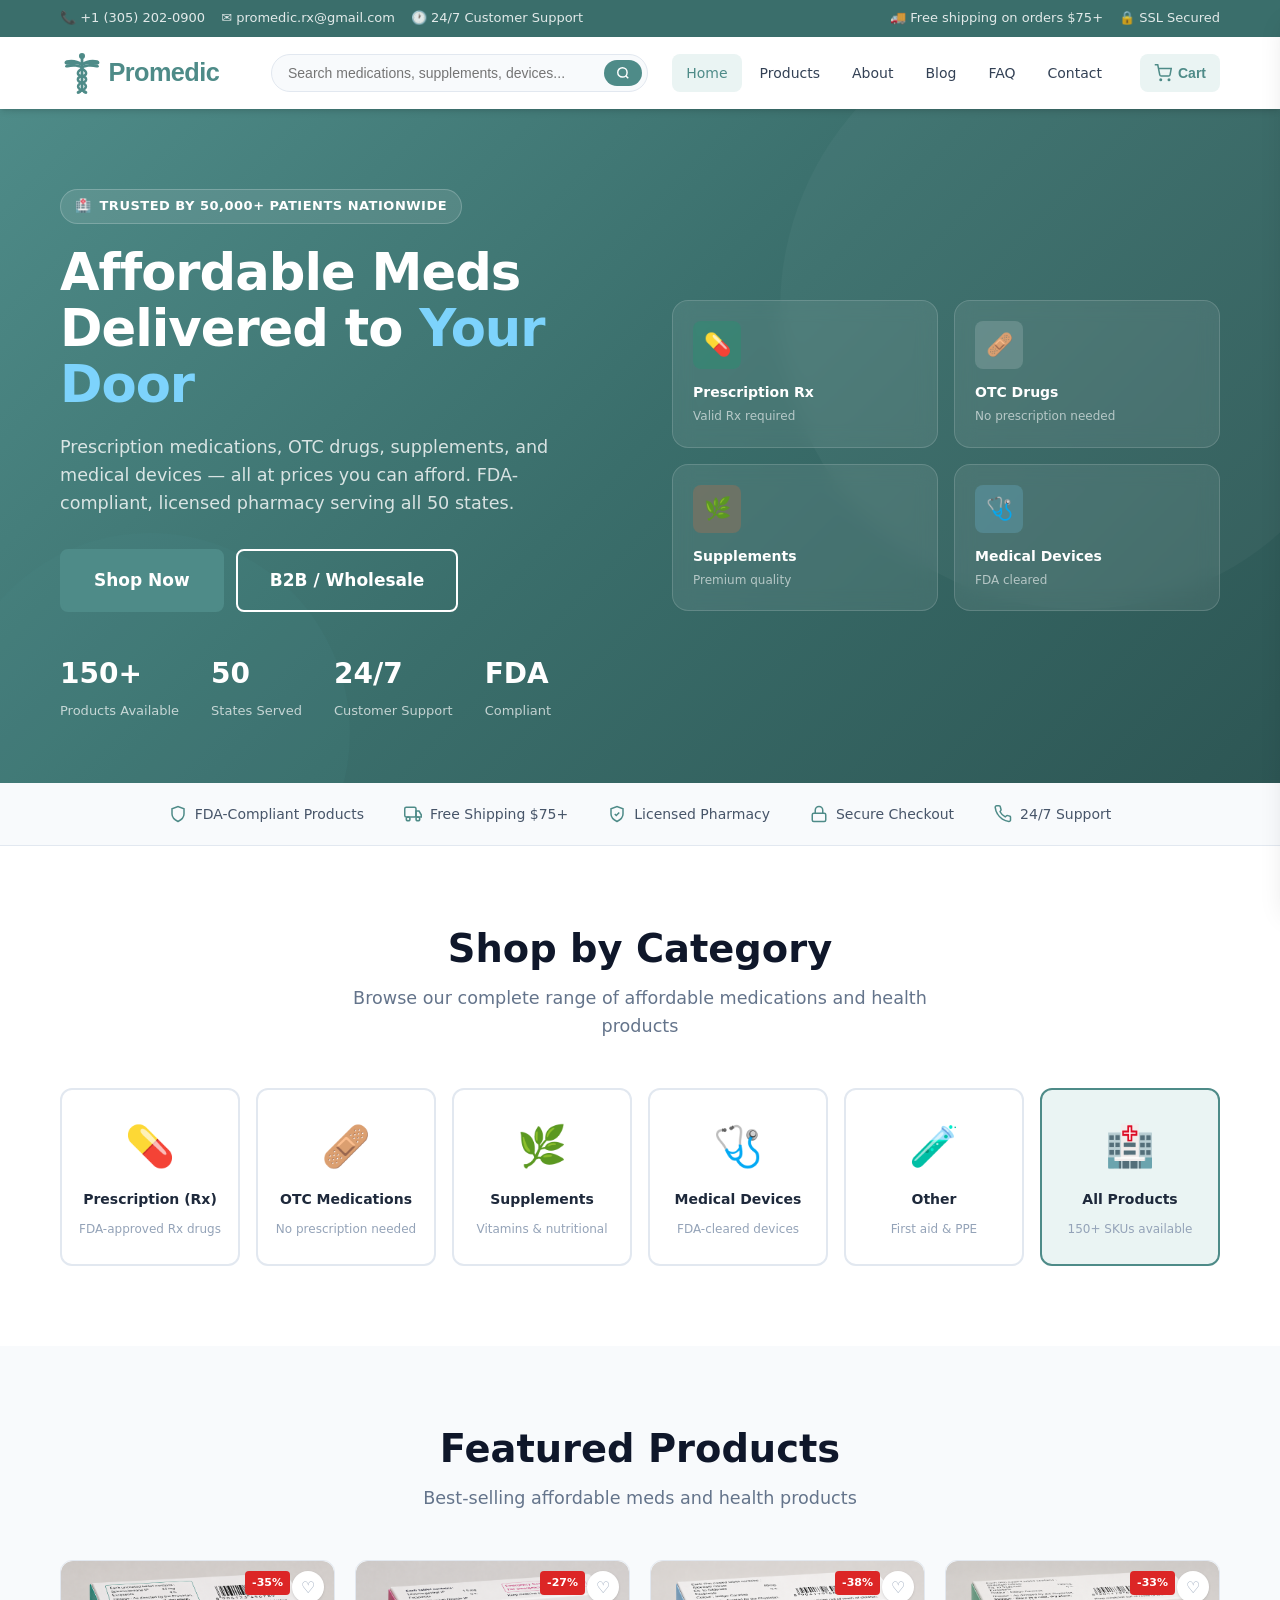
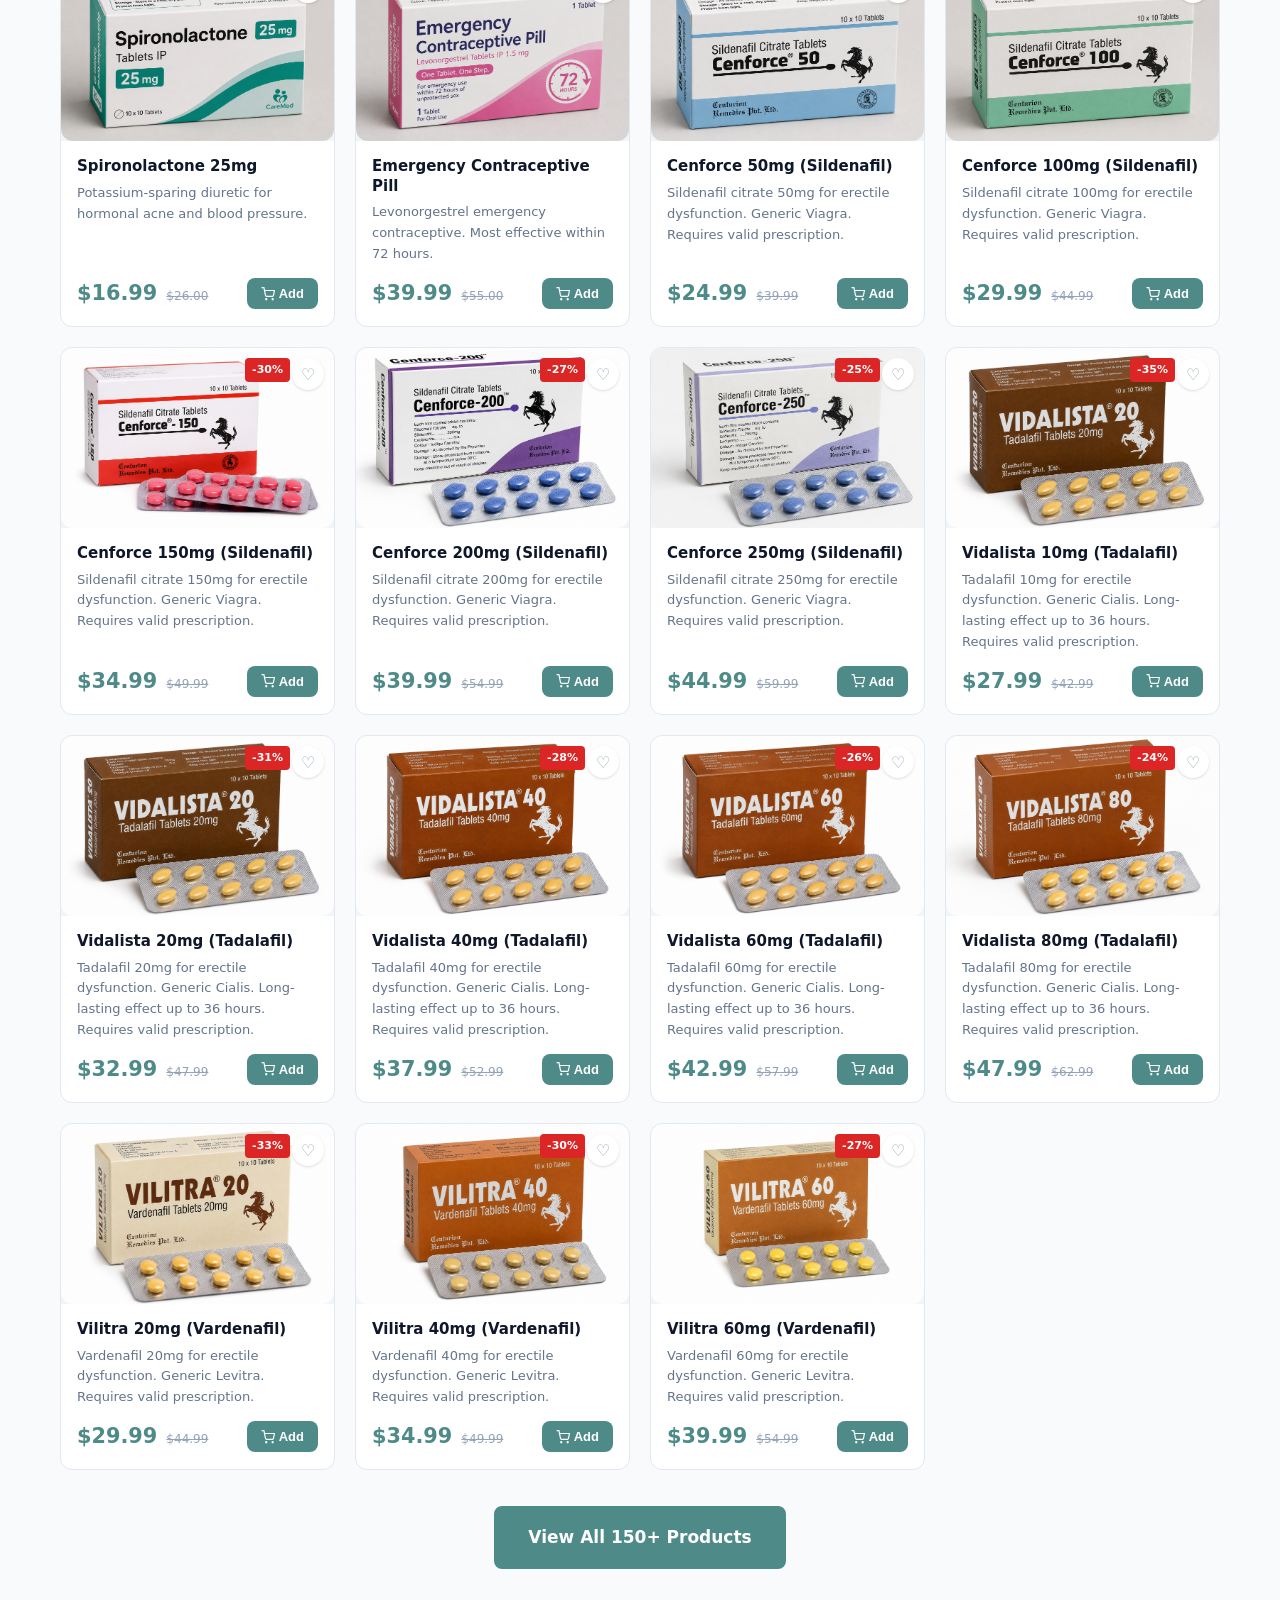
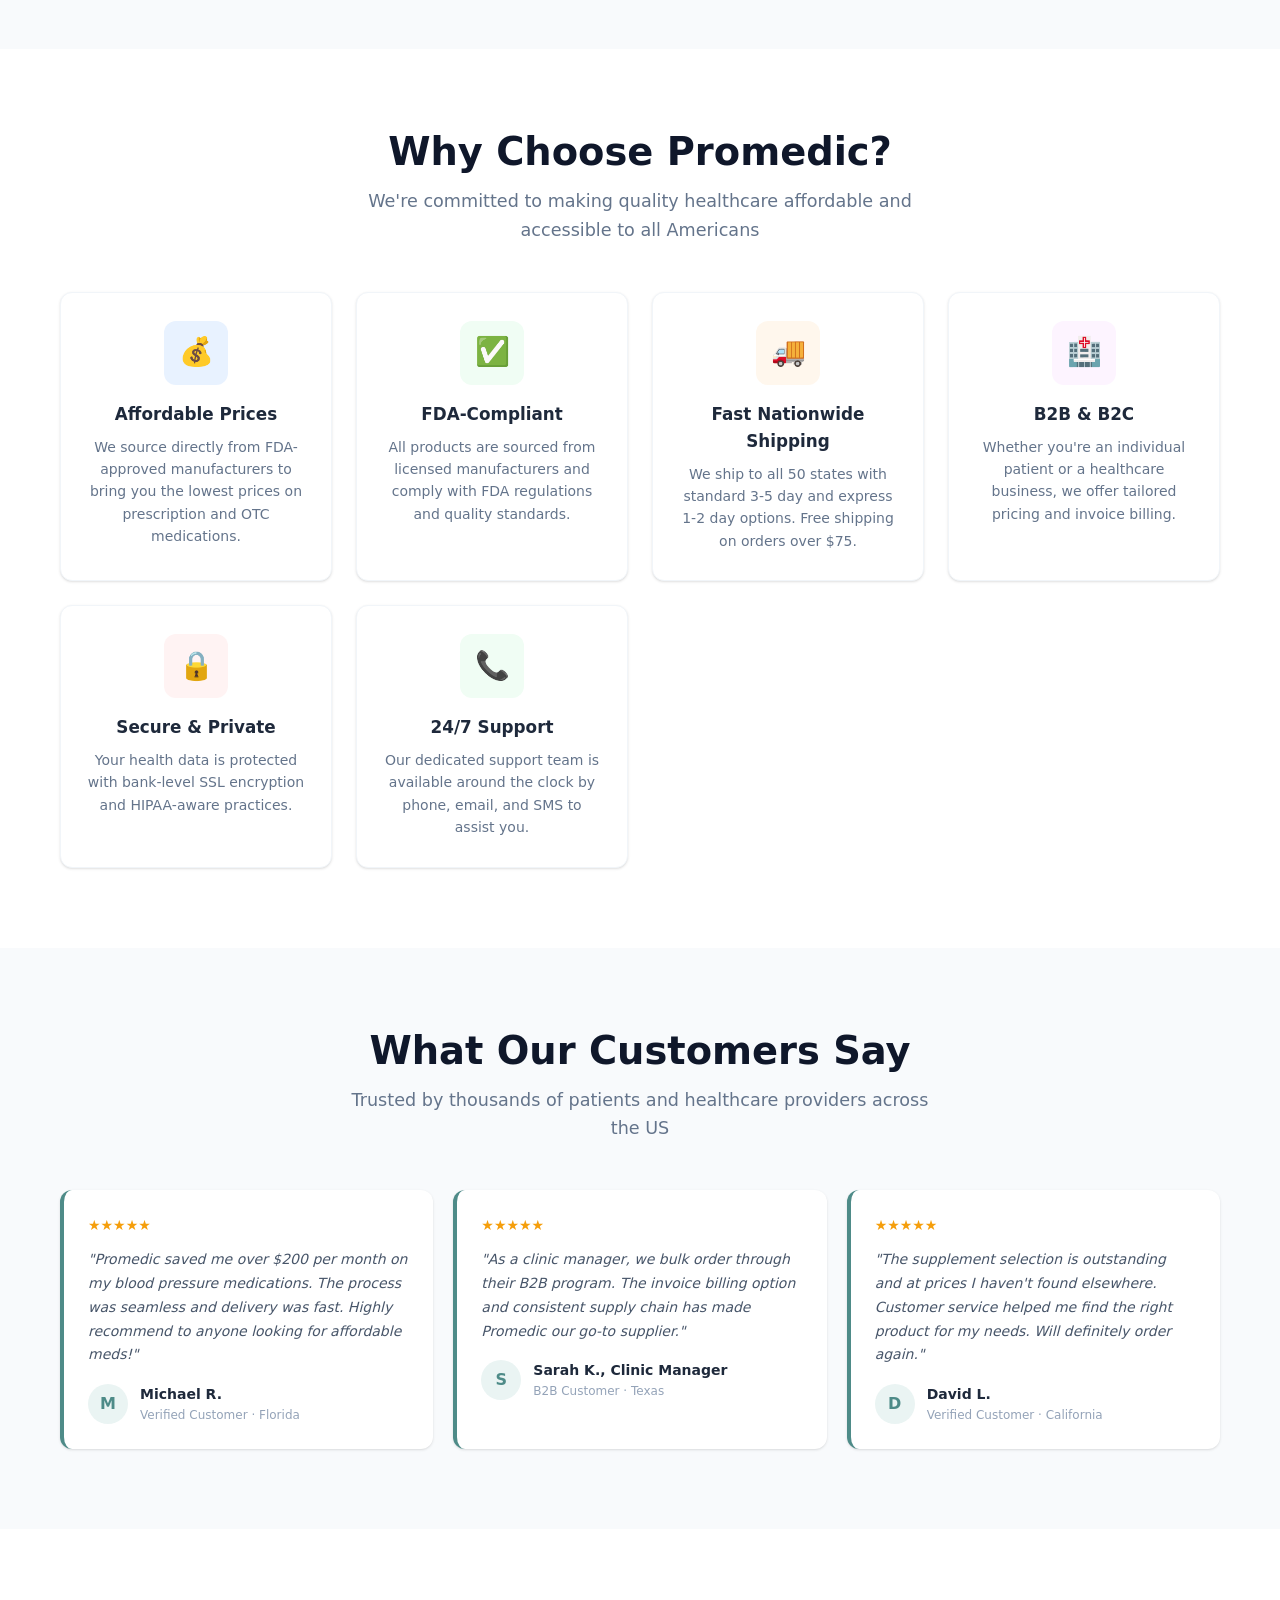
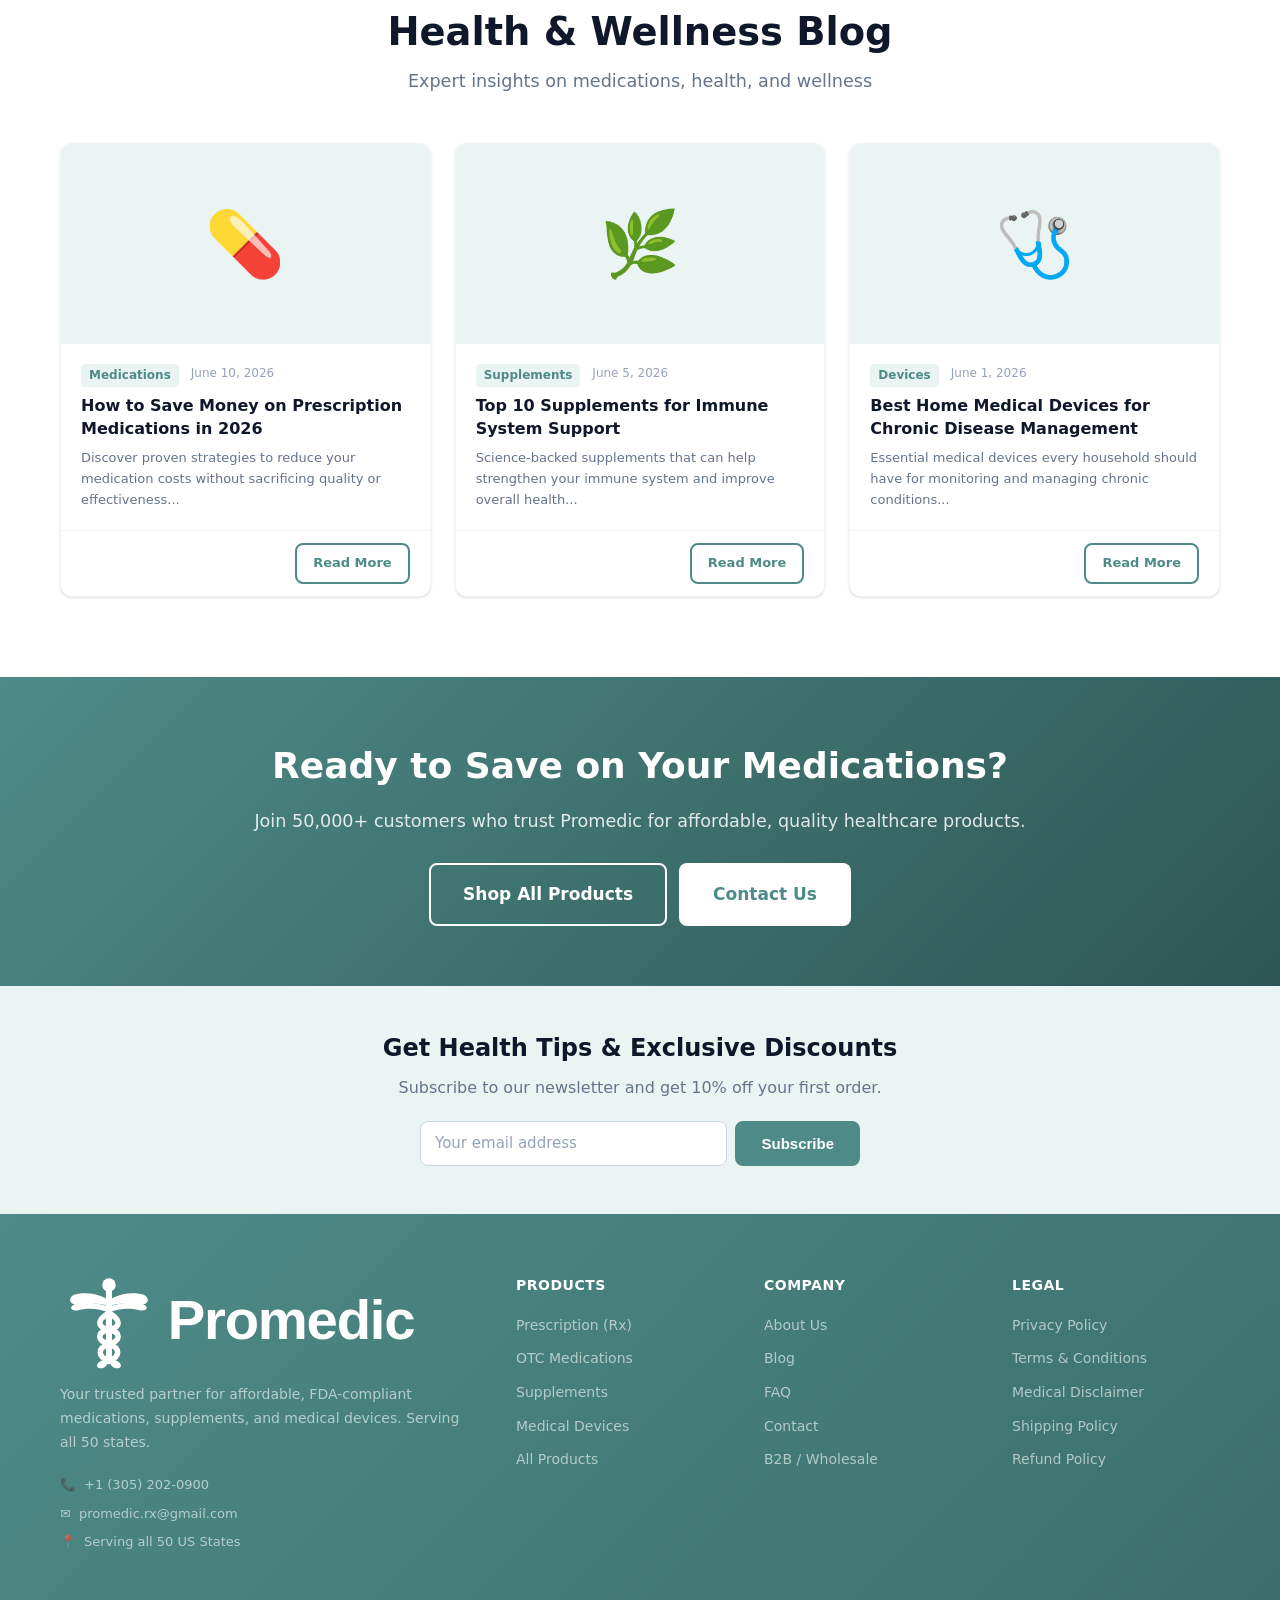
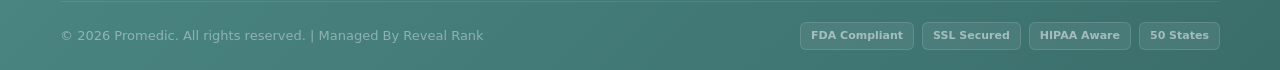
==== commit 08406961: "Update index.html Update featured products to Men's Health medications" ====
--- a/index.html
+++ b/index.html
@@ -284,8 +284,8 @@
   <script src="js/main.js"></script>
   <script>
     document.addEventListener('DOMContentLoaded', () => {
-      // Show 8 featured products
-      const featured = PROMEDIC_PRODUCTS.filter(p => [1,26,51,76,2,52,77,31].includes(p.id));
+      // Show 15 featured products - Men's Health ED medications
+      const featured = PROMEDIC_PRODUCTS.filter(p => [149,150,151,152,153,154,155,156,157,158,159,160,161,162,163].includes(p.id));
       document.getElementById('featured-products').innerHTML = featured.map(renderProductCard).join('');
     });
   </script>
